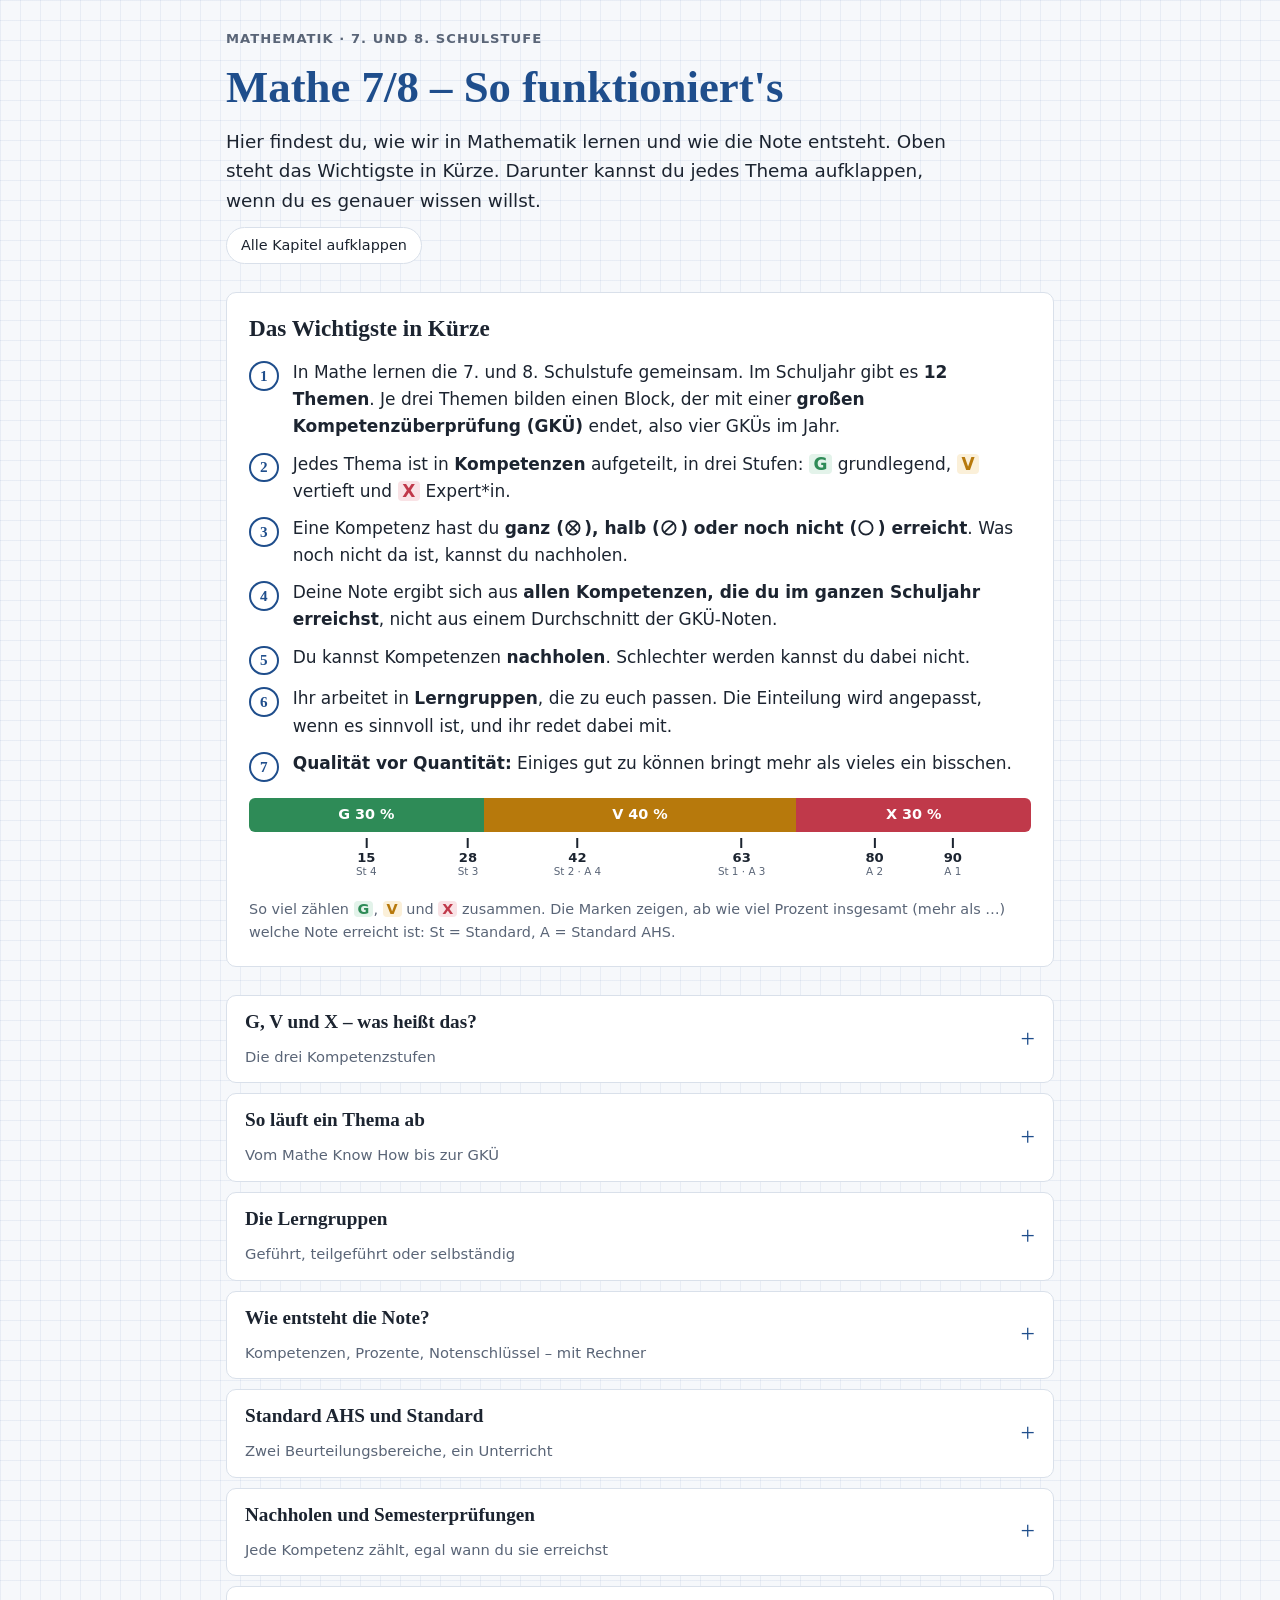
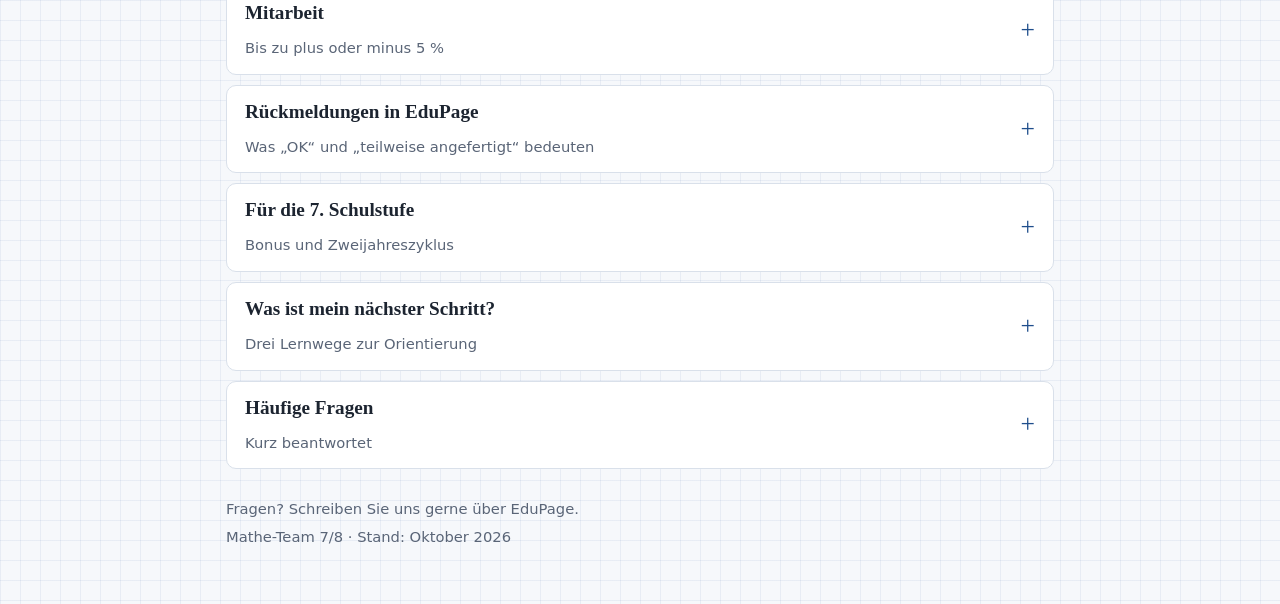
==== index.html @ d94e21d6 "Lerngruppen: integrativ geführte Klassen; Elternkasten" ====
<!doctype html>
<html lang="de">
<head>
<meta charset="utf-8">
<meta name="viewport" content="width=device-width, initial-scale=1, viewport-fit=cover">
<title>Mathe 7/8 – So funktioniert's</title>
<meta name="claude:viewport-fit-sides" content="cover">
<style>
/* Layout: ein Heftblatt (Karopapier) mit Überblick oben, darunter aufklappbare Kapitel zum Vertiefen */
:root {
  --bg: #f6f8fb;
  --paper: #ffffff;
  --fg: #1c2430;
  --muted: #5a6577;
  --line: #d9e0ea;
  --grid: rgba(40, 90, 160, 0.07);
  --ink: #1f4e8c;          /* Heft-Blau, Akzent */
  --ink-soft: #e7eef8;
  --g: #2e8b57;  --g-soft: #e3f3ea;
  --v: #b7790c;  --v-soft: #fbf0d9;
  --x: #c0394a;  --x-soft: #f9e3e6;
  --ref-bg: #fff3c4; --ref-fg: #6b5200;
  /* Nur Schriften, die auf dem Gerät schon vorhanden sind (keine Verbindung zu Google Fonts) */
  --font-display: "Roboto Slab", Rockwell, Georgia, serif;
  --font-body: "Segoe UI", system-ui, -apple-system, Roboto, "Helvetica Neue", Arial, sans-serif;
}
@media (prefers-color-scheme: dark) {
  :root:not([data-theme="light"]) {
    --bg: #11151c; --paper: #171d26; --fg: #e5e9f0; --muted: #a2acbb; --line: #2b3442;
    --grid: rgba(140, 180, 240, 0.06); --ink: #8fb4ec; --ink-soft: #1f2a3a;
    --g: #5cc28a; --g-soft: #183126; --v: #e2ad45; --v-soft: #33280f; --x: #ec7482; --x-soft: #3a1c22;
    --ref-bg: #3d3412; --ref-fg: #f2d97a;
    color-scheme: dark;
  }
}
:root[data-theme="dark"] {
  --bg: #11151c; --paper: #171d26; --fg: #e5e9f0; --muted: #a2acbb; --line: #2b3442;
  --grid: rgba(140, 180, 240, 0.06); --ink: #8fb4ec; --ink-soft: #1f2a3a;
  --g: #5cc28a; --g-soft: #183126; --v: #e2ad45; --v-soft: #33280f; --x: #ec7482; --x-soft: #3a1c22;
  --ref-bg: #3d3412; --ref-fg: #f2d97a;
  color-scheme: dark;
}

* { box-sizing: border-box; }
body {
  margin: 0;
  background-color: var(--bg);
  background-image:
    linear-gradient(var(--grid) 1px, transparent 1px),
    linear-gradient(90deg, var(--grid) 1px, transparent 1px);
  background-size: 20px 20px;
  color: var(--fg);
  font-family: var(--font-body);
  font-size: 1.0625rem;
  line-height: 1.6;
}
.wrap {
  max-width: 860px;
  margin: 0 auto;
  padding-left: max(16px, env(safe-area-inset-left, 0px));
  padding-right: max(16px, env(safe-area-inset-right, 0px));
  padding-block: 28px 56px;
  display: grid;
  gap: 28px;
}
h1, h2, h3 { font-family: var(--font-display); line-height: 1.2; text-wrap: balance; margin: 0; }
h1 { font-size: clamp(2rem, 5vw, 2.8rem); font-weight: 700; color: var(--ink); }
h2 { font-size: 1.45rem; font-weight: 600; }
h3 { font-size: 1.15rem; font-weight: 600; }
p { margin: 0; }
ul, ol { margin: 0; padding-left: 1.25em; display: grid; gap: 6px; }
a { color: var(--ink); }
strong { font-weight: 700; }
:focus-visible { outline: 3px solid var(--ink); outline-offset: 2px; border-radius: 4px; }

/* Kopf */
header { display: grid; gap: 12px; }
.eyebrow { font-size: 0.82rem; letter-spacing: 0.08em; text-transform: uppercase; color: var(--muted); font-weight: 700; }
.lead { font-size: 1.15rem; color: var(--fg); max-width: 62ch; }
.toolbar { display: flex; flex-wrap: wrap; gap: 8px; align-items: center; }
.btn {
  font: inherit; font-size: 0.9rem; cursor: pointer;
  border: 1px solid var(--line); background: var(--paper); color: var(--fg);
  border-radius: 999px; padding: 6px 14px;
}
.btn[aria-pressed="true"] { background: var(--ref-bg); color: var(--ref-fg); border-color: var(--ref-fg); }

/* Blatt */
.sheet { background: var(--paper); border: 1px solid var(--line); border-radius: 10px; padding: 22px; display: grid; gap: 16px; }
@media (max-width: 520px) { .sheet { padding: 16px; } }

/* Überblick */
.key { display: grid; gap: 10px; list-style: none; padding: 0; counter-reset: k; }
.key li { display: grid; grid-template-columns: 2.1em 1fr; gap: 8px; align-items: start; }
.key li::before {
  counter-increment: k; content: counter(k);
  font-family: var(--font-display); font-weight: 700; color: var(--ink);
  border: 2px solid var(--ink); border-radius: 50%; width: 1.7em; height: 1.7em;
  display: grid; place-items: center; font-size: 0.95rem; margin-top: 2px;
}

/* G V X */
.gvx { display: grid; grid-template-columns: repeat(3, minmax(0, 1fr)); gap: 12px; }
@media (max-width: 680px) { .gvx { grid-template-columns: 1fr; } }
.lvl { border-radius: 8px; padding: 14px; display: grid; gap: 8px; align-content: start; border-top: 6px solid; }
.lvl.g { background: var(--g-soft); border-color: var(--g); }
.lvl.v { background: var(--v-soft); border-color: var(--v); }
.lvl.x { background: var(--x-soft); border-color: var(--x); }
.lvl .tag { font-family: var(--font-display); font-size: 1.6rem; font-weight: 700; line-height: 1; }
.g .tag { color: var(--g); } .v .tag { color: var(--v); } .x .tag { color: var(--x); }
.lvl .weight { font-size: 0.85rem; color: var(--muted); }
.example { font-style: italic; font-size: 0.95rem; }

/* Skala */
.scale { display: grid; gap: 6px; }
.bar { display: flex; height: 34px; border-radius: 6px; overflow: hidden; }
.bar span { display: grid; place-items: center; color: #fff; font-weight: 700; font-size: 0.9rem; }
.bar .g { background: var(--g); width: 30%; } .bar .v { background: var(--v); width: 40%; } .bar .x { background: var(--x); width: 30%; }
.ticks { position: relative; height: 54px; font-size: 0.78rem; font-variant-numeric: tabular-nums; }
.tick { position: absolute; top: 0; transform: translateX(-50%); display: grid; justify-items: center; line-height: 1.2; }
.tick::before { content: ""; width: 2px; height: 10px; background: var(--fg); margin-bottom: 2px; }
.tick b { font-size: 0.82rem; }
.tick small { color: var(--muted); }
.caption { font-size: 0.9rem; color: var(--muted); }

/* Kapitel */
.chapters { display: grid; gap: 10px; }
details { background: var(--paper); border: 1px solid var(--line); border-radius: 10px; }
details[open] { border-color: var(--ink); }
summary {
  cursor: pointer; list-style: none; padding: 14px 18px;
  display: grid; grid-template-columns: 1fr auto; gap: 12px; align-items: center;
}
summary::-webkit-details-marker { display: none; }
summary h2 { font-size: 1.2rem; }
summary .sub { font-size: 0.92rem; color: var(--muted); grid-column: 1; }
summary::after { content: "+"; grid-row: 1 / span 2; grid-column: 2; font-family: var(--font-display); font-size: 1.6rem; color: var(--ink); }
details[open] summary::after { content: "–"; }
.body { padding: 0 18px 20px; display: grid; gap: 14px; }
@media (max-width: 520px) { summary { padding: 12px 14px; } .body { padding: 0 14px 16px; } }

.steps { list-style: none; padding: 0; display: grid; gap: 12px; counter-reset: s; }
.steps li { display: grid; grid-template-columns: 2.2em 1fr; gap: 10px; }
.steps li::before {
  counter-increment: s; content: counter(s);
  font-family: var(--font-display); font-weight: 700; font-size: 1.1rem; color: var(--paper);
  background: var(--ink); border-radius: 6px; width: 1.9em; height: 1.9em; display: grid; place-items: center;
}
.steps li > div { display: grid; gap: 4px; min-width: 0; }

.parents { background: var(--ink-soft); border-radius: 8px; padding: 12px 14px; display: grid; gap: 6px; }
.parents .who { font-size: 0.78rem; letter-spacing: 0.08em; text-transform: uppercase; font-weight: 700; color: var(--ink); }

.tablebox { overflow-x: auto; }
table { border-collapse: collapse; width: 100%; font-size: 0.95rem; font-variant-numeric: tabular-nums; }
th, td { text-align: left; padding: 8px 10px; border-bottom: 1px solid var(--line); vertical-align: top; }
th { font-size: 0.82rem; letter-spacing: 0.04em; text-transform: uppercase; color: var(--muted); }
td.num { white-space: nowrap; font-weight: 700; }

.groups { display: grid; grid-template-columns: repeat(3, minmax(0, 1fr)); gap: 12px; }
@media (max-width: 680px) { .groups { grid-template-columns: 1fr; } }
.group { border: 1px solid var(--line); border-radius: 8px; padding: 14px; display: grid; gap: 6px; align-content: start; }
.group h3 { color: var(--ink); }
.group .goal { font-size: 0.92rem; color: var(--muted); }

.status { display: grid; gap: 8px; list-style: none; padding: 0; }
.status li { display: grid; grid-template-columns: minmax(9.5em, auto) 1fr; gap: 10px; align-items: start; }
@media (max-width: 520px) { .status li { grid-template-columns: 1fr; gap: 2px; } }
.pill { display: inline-block; font-size: 0.85rem; font-weight: 700; border-radius: 999px; padding: 2px 10px; border: 1px solid var(--line); justify-self: start; }

/* Rechner */
.calc { display: grid; grid-template-columns: minmax(0, 1fr) minmax(0, 1fr); gap: 18px; align-items: start; }
@media (max-width: 680px) { .calc { grid-template-columns: 1fr; } }
.calc .inputs { display: grid; gap: 12px; }
.calc label { display: grid; gap: 2px; font-size: 0.95rem; }
.calc .row { display: grid; grid-template-columns: 1fr 3.4em; gap: 10px; align-items: center; }
.calc output { font-variant-numeric: tabular-nums; font-weight: 700; text-align: right; }
.calc input[type="range"] { width: 100%; }
#calc-g { accent-color: var(--g); } #calc-v { accent-color: var(--v); } #calc-x { accent-color: var(--x); }
.check { display: flex; gap: 8px; align-items: center; }
.result { border: 2px solid var(--ink); border-radius: 10px; padding: 16px; display: grid; gap: 10px; }
.result .pct { font-family: var(--font-display); font-size: 2.2rem; font-weight: 700; color: var(--ink); font-variant-numeric: tabular-nums; line-height: 1; }
.result .grades { display: grid; grid-template-columns: 1fr 1fr; gap: 10px; }
.result .grades div { display: grid; gap: 2px; }
.result .grades small { color: var(--muted); font-size: 0.8rem; text-transform: uppercase; letter-spacing: 0.06em; }
.result .grades b { font-size: 1.05rem; }
.result .how { font-size: 0.88rem; color: var(--muted); font-variant-numeric: tabular-nums; }

.sym { width: 1.05em; height: 1.05em; display: inline-block; vertical-align: -0.15em; margin-right: 0.15em; }
.tg, .tv, .tx { font-weight: 700; border-radius: 4px; padding: 0 0.28em; }
.tg { color: var(--g); background: var(--g-soft); }
.tv { color: var(--v); background: var(--v-soft); }
.tx { color: var(--x); background: var(--x-soft); }
.lvl .tg, .lvl .tv, .lvl .tx { background: var(--paper); box-shadow: inset 0 0 0 1.5px currentColor; }
.faq { display: grid; gap: 14px; }
.faq div { display: grid; gap: 4px; }
.faq h3 { font-family: var(--font-body); font-size: 1.02rem; font-weight: 700; }

/* Prüfansicht */
.ref {
  display: none; font-size: 0.72rem; font-weight: 700; font-family: var(--font-body);
  background: var(--ref-bg); color: var(--ref-fg); border-radius: 4px; padding: 0 5px; margin-left: 4px;
  vertical-align: 0.15em; white-space: nowrap;
}
body.pruef .ref { display: inline-block; }
.pruefhinweis { display: none; background: var(--ref-bg); color: var(--ref-fg); border-radius: 8px; padding: 10px 14px; font-size: 0.92rem; }
body.pruef .pruefhinweis { display: block; }

footer { font-size: 0.92rem; color: var(--muted); display: grid; gap: 4px; }

@media (prefers-reduced-motion: no-preference) {
  details[open] .body { animation: open 0.18s ease-out; }
  @keyframes open { from { opacity: 0.4; transform: translateY(-4px); } to { opacity: 1; transform: none; } }
}
</style>

</head>
<body>
<div class="wrap">

<header>
  <div class="eyebrow">Mathematik · 7. und 8. Schulstufe</div>
  <h1>Mathe 7/8 – So funktioniert's</h1>
  <p class="lead">Hier findest du, wie wir in Mathematik lernen und wie die Note entsteht. Oben steht das Wichtigste in Kürze. Darunter kannst du jedes Thema aufklappen, wenn du es genauer wissen willst.</p>
  <div class="toolbar">
    <button class="btn" id="btn-alle" type="button">Alle Kapitel aufklappen</button>
  </div>
  <p class="pruefhinweis">Prüfansicht (nur über die Adresse mit <code>#pruef</code> erreichbar): Die gelben Marken verweisen auf den Abschnitt in <code>KONZEPT.md</code>, aus dem die Aussage stammt (LZ = <code>Quellen/LERNZIELE.md</code>, EB = Elternbrief Oktober 2026). Diese Ansicht ist nur zum Prüfen gedacht.</p>
</header>

<!-- ÜBERBLICK -->
<section class="sheet" aria-labelledby="ueberblick">
  <h2 id="ueberblick">Das Wichtigste in Kürze</h2>
  <ol class="key">
    <li><span>In Mathe lernen die 7. und 8. Schulstufe gemeinsam. Im Schuljahr gibt es <strong>12 Themen</strong>. Je drei Themen bilden einen Block, der mit einer <strong>großen Kompetenzüberprüfung (GKÜ)</strong> endet, also vier GKÜs im Jahr.<span class="ref">1a · 3a · 5</span></span></li>
    <li><span>Jedes Thema ist in <strong>Kompetenzen</strong> aufgeteilt, in drei Stufen: <strong><b class="tg">G</b></strong> grundlegend, <strong><b class="tv">V</b></strong> vertieft und <strong><b class="tx">X</b></strong> Expert*in.<span class="ref">2</span></span></li>
    <li><span>Eine Kompetenz hast du <strong>ganz (<svg class="sym" viewBox="0 0 20 20" aria-hidden="true"><circle cx="10" cy="10" r="7.5" fill="none" stroke="currentColor" stroke-width="2"/><line x1="4.7" y1="15.3" x2="15.3" y2="4.7" stroke="currentColor" stroke-width="2"/><line x1="4.7" y1="4.7" x2="15.3" y2="15.3" stroke="currentColor" stroke-width="2"/></svg>), halb (<svg class="sym" viewBox="0 0 20 20" aria-hidden="true"><circle cx="10" cy="10" r="7.5" fill="none" stroke="currentColor" stroke-width="2"/><line x1="4.7" y1="15.3" x2="15.3" y2="4.7" stroke="currentColor" stroke-width="2"/></svg>) oder noch nicht (<svg class="sym" viewBox="0 0 20 20" aria-hidden="true"><circle cx="10" cy="10" r="7.5" fill="none" stroke="currentColor" stroke-width="2"/></svg>) erreicht</strong>. Was noch nicht da ist, kannst du nachholen.<span class="ref">4.1 · 4.2 · NOTIZEN (Symbole)</span></span></li>
    <li><span>Deine Note ergibt sich aus <strong>allen Kompetenzen, die du im ganzen Schuljahr erreichst</strong>, nicht aus einem Durchschnitt der GKÜ-Noten.<span class="ref">4.2</span></span></li>
    <li><span>Du kannst Kompetenzen <strong>nachholen</strong>. Schlechter werden kannst du dabei nicht.<span class="ref">4.2</span></span></li>
    <li><span>Ihr arbeitet in <strong>Lerngruppen</strong>, die zu euch passen. Die Einteilung wird angepasst, wenn es sinnvoll ist, und ihr redet dabei mit.<span class="ref">3b</span></span></li>
    <li><span><strong>Qualität vor Quantität:</strong> Einiges gut zu können bringt mehr als vieles ein bisschen.<span class="ref">1 · 4.2</span></span></li>
  </ol>

  <div class="scale" aria-label="Anteil von G, V und X an der Gesamtnote und Notengrenzen">
    <div class="bar" role="img" aria-label="G zählt 30 Prozent, V 40 Prozent, X 30 Prozent">
      <span class="g">G 30 %</span><span class="v">V 40 %</span><span class="x">X 30 %</span>
    </div>
    <div class="ticks" aria-hidden="true">
      <div class="tick" style="left:15%"><b>15</b><small>St 4</small></div>
      <div class="tick" style="left:28%"><b>28</b><small>St 3</small></div>
      <div class="tick" style="left:42%"><b>42</b><small>St 2 · A 4</small></div>
      <div class="tick" style="left:63%"><b>63</b><small>St 1 · A 3</small></div>
      <div class="tick" style="left:80%"><b>80</b><small>A 2</small></div>
      <div class="tick" style="left:90%"><b>90</b><small>A 1</small></div>
    </div>
    <p class="caption">So viel zählen <b class="tg">G</b>, <b class="tv">V</b> und <b class="tx">X</b> zusammen. Die Marken zeigen, ab wie viel Prozent insgesamt (mehr als …) welche Note erreicht ist: St = Standard, A = Standard AHS.<span class="ref">2 · 4.4</span></p>
  </div>
</section>

<!-- KAPITEL -->
<div class="chapters">

<details id="stufen">
  <summary><h2>G, V und X – was heißt das?</h2><span class="sub">Die drei Kompetenzstufen</span></summary>
  <div class="body">
    <div class="gvx">
      <div class="lvl g">
        <span class="tag">G</span><h3>grundlegend</h3>
        <span class="weight">zählt 30 %</span>
        <p>Das verpflichtende Mindestmaß, mit dem sich alle auseinandersetzen. Einfache Aufgaben, so wie im Unterricht geübt, nur mit anderen Zahlen. Dazu einfache Verständnisfragen.<span class="ref">2</span></p>
        <p class="example">Beispiel Terme: „Ich kenne Regeln für das Rechnen mit Termen und kann sie anwenden.“<span class="ref">LZ</span></p>
      </div>
      <div class="lvl v">
        <span class="tag">V</span><h3>vertieft</h3>
        <span class="weight">zählt 40 %</span>
        <p>Das Wesentliche aus dem Lehrplan. Aufgaben wie im Unterricht geübt, auch anspruchsvollere: Inhalte verknüpfen, Umkehraufgaben, zusätzliche Maßumwandlungen.<span class="ref">2</span></p>
        <p class="example">Beispiel Terme: „Ich kenne das Distributivgesetz und kann ausmultiplizieren und herausheben.“<span class="ref">LZ</span></p>
      </div>
      <div class="lvl x">
        <span class="tag">X</span><h3>Expert*in</h3>
        <span class="weight">zählt 30 %</span>
        <p>Über das Wesentliche hinaus. Komplexere und auch neuartige Aufgaben, Wissen selbständig anwenden und begründen.<span class="ref">2</span></p>
        <p class="example">Beispiel Satz des Pythagoras: „Ich kenne Höhensatz und Kathetensatz und kann sie anwenden.“<span class="ref">LZ (Pyth-X2)</span></p>
      </div>
    </div>
    <p><strong>Warum zählt <b class="tv">V</b> am meisten?</strong> <b class="tg">G</b> ist bewusst ein überschaubarer Teil der Mathematik, damit fast alle das Minimum wirklich schaffen können. <b class="tv">V</b> ergänzt alles, was der Lehrplan als wesentlich verlangt. Da bleibt noch einiges, deshalb hat <b class="tv">V</b> das größte Gewicht. <b class="tx">X</b> geht darüber hinaus.<span class="ref">2</span></p>
  </div>
</details>

<details id="ablauf">
  <summary><h2>So läuft ein Thema ab</h2><span class="sub">Vom Mathe Know How bis zur GKÜ</span></summary>
  <div class="body">
    <p>Wir haben vier Mathematikstunden pro Woche. Ein Thema dauert meist ein bis zwei Wochen.<span class="ref">3a</span></p>
    <ol class="steps">
      <li><div><h3>Das Thema wird vorgestellt</h3><p>Etwa bei der Hälfte der Themen gemeinsam für alle Lerngruppen in der Aula, sonst direkt in den Lerngruppen.<span class="ref">3a (Korrektur Lehrkraft 20.10.)</span></p></div></li>
      <li><div><h3>Mathe Know How</h3><p>Ein Überblick über alle Kompetenzen des Themas. Ihr erarbeitet ihn in eurer Lerngruppe.<span class="ref">3a</span></p></div></li>
      <li><div><h3>Pflichtauftrag und Selbstkontrolle</h3><p>Zu (fast) jeder <b class="tg">G</b>- und <b class="tv">V</b>-Kompetenz gibt es ein Übungsblatt. Bestimmte Nummern davon sind Pflicht, der Rest ist Reserve zum Üben. Mit den Lösungen kontrollierst du dich selbst: grünes Häkchen für richtig, rotes X für falsch. Fehler in den Beispielen haben keine Auswirkungen auf die Bewertung des Pflichtauftrages. Die Selbstkontrolle zeigt dir, wo du noch üben solltest.<span class="ref">3a · EB</span></p>
      <p>Für <b class="tx">X</b> gibt es keinen Pflichtauftrag. Damit beschäftigst du dich selbständig und kannst jederzeit nachfragen.<span class="ref">3a</span></p></div></li>
      <li><div><h3>Lernzielkontrolle (LZK)</h3><p>Sie findet am Ende jedes Themas statt und überprüft alle Kompetenzen. Die LZK ist eine <strong>Probe für die GKÜ und zählt nicht zur Note</strong>. Sie wird aber wie eine GKÜ bewertet, damit du siehst, wo du stehst. Danach verbessert ihr in Gruppen, die zu eurem Ergebnis passen.<span class="ref">3a · 4.2</span></p></div></li>
      <li><div><h3>Nach drei Themen: die GKÜ</h3><p>Zu fast jeder Kompetenz gibt es eine oder mehrere Aufgaben. <b class="tg">G</b>-Aufgaben sind fast gleich wie die geübten, nur mit anderen Zahlen. Bei <b class="tx">X</b> können auch ganz neue Aufgaben kommen.<span class="ref">3a</span></p></div></li>
    </ol>
    <div class="parents">
      <span class="who">Für Eltern</span>
      <p>Bitte unterschreiben Sie die LZK. So sehen Sie den Lernstand Ihres Kindes für das bearbeitete Thema.<span class="ref">3a · EB</span></p>
      <p>Gearbeitet wird in der Schule: Hausaufgaben im üblichen Sinn gibt es praktisch keine, alles soll im Unterricht erledigt werden können. In EduPage heißen die Aufträge trotzdem „Hausaufgabe“.<span class="ref">10 (Punkt 4) · 3a</span></p>
    </div>
  </div>
</details>

<details id="gruppen">
  <summary><h2>Die Lerngruppen</h2><span class="sub">Geführt, teilgeführt oder selbständig</span></summary>
  <div class="body">
    <p>Nach der Vorstellung des Themas arbeitet ihr in Gruppen, jede in einem eigenen Raum mit einer Lehrperson.<span class="ref">3b</span></p>
    <div class="groups">
      <div class="group"><h3>Geführte Gruppe</h3><p>Die <b class="tg">G</b>-Kompetenzen werden gemeinsam und gründlich erarbeitet, mit viel Wiederholung. Auch der <b class="tg">G</b>-Pflichtauftrag wird gemeinsam erledigt.</p><p class="goal">Ziel: die Mindestanforderungen sicher erfüllen.<span class="ref">3b · EB</span></p></div>
      <div class="group"><h3>Teilgeführte Gruppe</h3><p><b class="tg">G</b> und <b class="tv">V</b> werden gemeinsam erarbeitet, den Pflichtauftrag für <b class="tg">G</b> und <b class="tv">V</b> machst du selbständig, in höherem Tempo.</p><p class="goal">Ziel: die Anforderungen für den Standard AHS erfüllen, als Option für eine weiterführende Schule.<span class="ref">3b · EB</span></p></div>
      <div class="group"><h3>Selbständige Gruppe</h3><p>Du gestaltest dein Lernen selbst: eigenes Tempo, selbst gewählte Tiefe bis <b class="tg">G</b>, <b class="tv">V</b> oder <b class="tx">X</b>. Hilfe holst du dir, wenn du sie brauchst.</p><p class="goal">Voraussetzung: Du kümmerst dich zuverlässig um dein Lernen, nimmst Rücksicht auf andere und teilst dir die Zeit gut ein.<span class="ref">3b · EB</span></p></div>
    </div>
    <ul>
      <li><strong>Die Gruppen sind nicht nach Schulstufe eingeteilt</strong>, sondern danach, was du gerade brauchst.<span class="ref">3b</span></li>
      <li><strong>In integrativ geführten Klassen</strong> gibt es zusätzlich eine eigene Lerngruppe für Kinder mit sonderpädagogischem Förderbedarf. Wenn ein Kind aus dieser Gruppe die Voraussetzungen mitbringt, kann es in die geführte Gruppe wechseln und dort wie alle anderen an den grundlegenden Kompetenzen arbeiten.<span class="ref">3b</span></li>
      <li><strong>Die Einteilung ist nicht fix.</strong> Wir schauen auf LZK-Ergebnisse und Aufträge und sprechen mit dir, bevor sich etwas ändert. Du kannst auch selbst zu uns kommen.<span class="ref">3b</span></li>
      <li><strong>Selbständig heißt nicht allein gelassen.</strong> Probier es zuerst selbst und mit deinen Sitznachbar*innen. Wenn ihr nicht weiterkommt, hilft die Lehrperson.<span class="ref">3b</span></li>
      <li>Die begleitende Lehrperson wechselt mit jedem Thema.<span class="ref">3b</span></li>
    </ul>
  </div>
</details>

<details id="note">
  <summary><h2>Wie entsteht die Note?</h2><span class="sub">Kompetenzen, Prozente, Notenschlüssel – mit Rechner</span></summary>
  <div class="body">
    <h3>Ganz, halb oder noch nicht erreicht</h3>
    <ul>
      <li><svg class="sym" viewBox="0 0 20 20" aria-hidden="true"><circle cx="10" cy="10" r="7.5" fill="none" stroke="currentColor" stroke-width="2"/><line x1="4.7" y1="15.3" x2="15.3" y2="4.7" stroke="currentColor" stroke-width="2"/><line x1="4.7" y1="4.7" x2="15.3" y2="15.3" stroke="currentColor" stroke-width="2"/></svg> <strong>Ganz erreicht:</strong> Die Aufgabe ist grundsätzlich vollständig richtig. 90 % sind ein Richtwert. Teilaufgaben können unterschiedlich viel zählen, und manche Fehler wiegen schwer, zum Beispiel eine falsche Einheit (cm statt cm²).<span class="ref">4.1</span></li>
      <li><svg class="sym" viewBox="0 0 20 20" aria-hidden="true"><circle cx="10" cy="10" r="7.5" fill="none" stroke="currentColor" stroke-width="2"/><line x1="4.7" y1="15.3" x2="15.3" y2="4.7" stroke="currentColor" stroke-width="2"/></svg> <strong>Halb erreicht:</strong> mindestens die Hälfte richtig, zum Beispiel 2 von 4 Teilaufgaben.<span class="ref">4.1</span></li>
      <li><svg class="sym" viewBox="0 0 20 20" aria-hidden="true"><circle cx="10" cy="10" r="7.5" fill="none" stroke="currentColor" stroke-width="2"/></svg> <strong>Noch nicht erreicht:</strong> weniger als die Hälfte richtig. Du kannst die Kompetenz nachholen.<span class="ref">4.1</span></li>
    </ul>
    <p>Wie streng bewertet wird, legen die Lehrpersonen vorher gemeinsam fest. Die Entscheidung trifft die Lehrkraft.<span class="ref">4.1 · 10 (Punkt 6)</span></p>

    <h3>Von den Kompetenzen zur Note</h3>
    <ol>
      <li>Für <b class="tg">G</b>, <b class="tv">V</b> und <b class="tx">X</b> wird jeweils berechnet, wie viel Prozent der geprüften Kompetenzen du erreicht hast. Eine halbe Kompetenz zählt halb.<span class="ref">CLAUDE.md · 4.4</span></li>
      <li>Daraus entsteht der Gesamtprozentsatz: <strong>30 % von <b class="tg">G</b> + 40 % von <b class="tv">V</b> + 30 % von <b class="tx">X</b></strong>.<span class="ref">4.4</span></li>
      <li>In der 7. Schulstufe wird dieses Ergebnis mit <strong>1,25</strong> multipliziert.<span class="ref">4.5 · 8.2</span></li>
      <li>Dazu kommt die <strong>Mitarbeit</strong> mit bis zu plus oder minus 5 %.<span class="ref">4.2</span></li>
      <li>Der Notenschlüssel sagt, welche Note das ist. Es zählt nur das Gesamtergebnis, egal ob die Prozente aus <b class="tg">G</b>, <b class="tv">V</b> oder <b class="tx">X</b> kommen.<span class="ref">4.4 · 8.2</span></li>
    </ol>

    <div class="tablebox">
      <table>
        <thead><tr><th>Gesamt</th><th>Standard AHS</th><th>Standard</th><th>Bedeutung laut Gesetz</th></tr></thead>
        <tbody>
          <tr><td class="num">mehr als 90 %</td><td>Sehr gut</td><td>Sehr gut</td><td>weit über das Wesentliche hinaus</td></tr>
          <tr><td class="num">mehr als 80 %</td><td>Gut</td><td>Sehr gut</td><td>über das Wesentliche hinaus</td></tr>
          <tr><td class="num">mehr als 63 %</td><td>Befriedigend</td><td>Sehr gut</td><td>das Wesentliche zur Gänze</td></tr>
          <tr><td class="num">mehr als 42 %</td><td>Genügend</td><td>Gut</td><td>das Wesentliche überwiegend</td></tr>
          <tr><td class="num">mehr als 28 %</td><td>Nicht genügend</td><td>Befriedigend</td><td>das Wesentliche teilweise</td></tr>
          <tr><td class="num">mehr als 15 %</td><td>Nicht genügend</td><td>Genügend</td><td>das Wesentliche in Ansätzen</td></tr>
          <tr><td class="num">bis 15 %</td><td>Nicht genügend</td><td>Nicht genügend</td><td>nicht einmal in Ansätzen</td></tr>
        </tbody>
      </table>
    </div>
    <p class="caption">Die Grenzen kommen aus den drei Stufen: 15 % gesamt entspricht der Hälfte von <b class="tg">G</b>, 42 % entspricht 60 % von <b class="tg">G</b> und <b class="tv">V</b> zusammen.<span class="ref">4.4</span></p>

    <h3>Rechne selbst nach (Jahresnote)</h3>
    <div class="calc">
      <div class="inputs">
        <label for="calc-g"><b class="tg">G</b> erreicht <span class="row"><input type="range" id="calc-g" min="0" max="100" step="1" value="80"><output id="out-g">80 %</output></span></label>
        <label for="calc-v"><b class="tv">V</b> erreicht <span class="row"><input type="range" id="calc-v" min="0" max="100" step="1" value="50"><output id="out-v">50 %</output></span></label>
        <label for="calc-x"><b class="tx">X</b> erreicht <span class="row"><input type="range" id="calc-x" min="0" max="100" step="1" value="20"><output id="out-x">20 %</output></span></label>
        <label for="calc-m">Mitarbeit <span class="row"><input type="range" id="calc-m" min="-5" max="5" step="1" value="0"><output id="out-m">±0 %</output></span></label>
        <label class="check" for="calc-7"><input type="checkbox" id="calc-7"> 7. Schulstufe (× 1,25)</label>
      </div>
      <div class="result" aria-live="polite">
        <span class="pct" id="res-pct">50,0 %</span>
        <div class="grades">
          <div><small>Standard AHS</small><b id="res-ahs">Genügend</b></div>
          <div><small>Standard</small><b id="res-std">Gut</b></div>
        </div>
        <p class="how" id="res-how"></p>
        <p class="how">Nur ein Beispielrechner. Verbindlich ist die Beurteilung durch die Lehrkräfte.</p>
      </div>
    </div>
  </div>
</details>

<details id="niveau">
  <summary><h2>Standard AHS und Standard</h2><span class="sub">Zwei Beurteilungsbereiche, ein Unterricht</span></summary>
  <div class="body">
    <p>Jedes Kind wird entweder im <strong>Standard AHS</strong> oder im <strong>Standard</strong> beurteilt. Die Bereiche überschneiden sich: Dieselbe Leistung ist im Standard zum Beispiel ein „Gut“, im Standard AHS ein „Genügend“.<span class="ref">4.3</span></p>
    <ul>
      <li>Die Einstufung bringen die Kinder schon aus der 6. Schulstufe mit.<span class="ref">4.3</span></li>
      <li>Spricht die Gesamtbeurteilung über längere Zeit für einen Wechsel, stufen wir um.<span class="ref">4.3</span></li>
      <li><strong>Abstufung</strong> erfolgt meist rechtzeitig vor dem Semesterende, damit statt eines Nicht genügend im Standard AHS eine positive Note im Standard möglich ist.<span class="ref">4.3</span></li>
      <li><strong>Aufstufung:</strong> Wer im Standard über mehrere GKÜs gut abschneidet, mit dem sprechen wir darüber. Manche möchten lieber ein „Sehr gut“ im Standard als ein „Befriedigend“ im Standard AHS. Wir beraten, auch im Hinblick auf eine weiterführende Schule.<span class="ref">4.3</span></li>
    </ul>
  </div>
</details>

<details id="nachholen">
  <summary><h2>Nachholen und Semesterprüfungen</h2><span class="sub">Jede Kompetenz zählt, egal wann du sie erreichst</span></summary>
  <div class="body">
    <ul>
      <li><strong>Nachholtermine</strong> gibt es bald nach jeder GKÜ. Du kannst dich für <strong>höchstens 3</strong> Kompetenzen aus dieser GKÜ anmelden, die du noch nicht ganz erreicht hast. Die Teilnahme ist freiwillig.<span class="ref">4.2 · 8.3 (Rechner: Nachholen höchstens 3)</span></li>
      <li><strong>Semesterprüfung:</strong> Am Ende jedes Semesters kannst du dich für <strong>höchstens 5</strong> selbst gewählte Kompetenzen anmelden, die du noch nicht ganz erreicht hast.<span class="ref">4.2</span></li>
      <li>Einzelne Kompetenzen werden bei der GKÜ nicht geprüft, zum Beispiel einen Beweis zum Satz des Pythagoras erklären. Dafür meldest du dich selbst an.<span class="ref">4.2</span></li>
      <li><strong>Du kannst dich nicht verschlechtern.</strong> Hast du eine halbe Kompetenz und schaffst beim Nachholen keine, bleibt die halbe. Trau dich also, es noch einmal zu probieren.<span class="ref">4.2 · EB</span></li>
    </ul>
  </div>
</details>

<details id="mitarbeit">
  <summary><h2>Mitarbeit</h2><span class="sub">Bis zu plus oder minus 5 %</span></summary>
  <div class="body">
    <p>Die Mitarbeit verändert das Gesamtergebnis um höchstens 5 % nach oben oder unten. Dazu zählen:<span class="ref">4.2</span></p>
    <ul>
      <li>wie du die Arbeitsaufträge erledigst,</li>
      <li>ob du dein Arbeitsmaterial dabei hast und deine Mappe in Ordnung ist,</li>
      <li>wie du dich am Unterricht beteiligst, und zwar nicht nur aktiv, sondern so, dass es inhaltlich weiterhilft.<span class="ref">4.2 · EB</span></li>
    </ul>
    <p>Die Lehrpersonen eures Teams machen sich gemeinsam ein Gesamtbild über das Semester. <strong>Gute Mitarbeit lohnt sich:</strong> Liegst du knapp an einer Notengrenze, kann sie den entscheidenden Unterschied machen. Die Grundlage deiner Note bleiben die Kompetenzen, die du erreichst.<span class="ref">4.2</span></p>
  </div>
</details>

<details id="edupage">
  <summary><h2>Rückmeldungen in EduPage</h2><span class="sub">Was „OK“ und „teilweise angefertigt“ bedeuten</span></summary>
  <div class="body">
    <p>Der Auftrag steht als „Hausaufgabe“ mit Fälligkeitsdatum in EduPage. Am Fälligkeitstag findet die LZK statt, und der Auftrag wird kontrolliert und rückgemeldet. Mögliche Rückmeldungen:<span class="ref">3a · EB</span></p>
    <ul class="status">
      <li><span class="pill">OK</span><span><b class="tg">G</b> und <b class="tv">V</b> sind vollständig erledigt, mit Selbstkontrolle.</span></li>
      <li><span class="pill">teilweise angefertigt</span><span><b class="tg">G</b> ist vollständig erledigt, mit Selbstkontrolle; <b class="tv">V</b> nicht oder nur teilweise.</span></li>
      <li><span class="pill">nicht angefertigt</span><span><b class="tg">G</b> ist unvollständig, auch wenn nur eine Nummer oder die Selbstkontrolle fehlt.</span></li>
      <li><span class="pill">Ausfall</span><span>Das Kind hat gefehlt.</span></li>
      <li><span class="pill">entschuldigt</span><span>Der Auftrag muss nicht gemacht werden.</span></li>
    </ul>
    <p>Erfasst wird nur einmal, am Tag der Abgabe. Später Nachgereichtes wirkt sich nicht mehr positiv auf die Mitarbeit aus.<span class="ref">3a · EB</span></p>
    <p>Weitere Rückmeldungen:</p>
    <ul class="status">
      <li><span class="pill">fehlendes Arbeitsmaterial</span><span>Du hast dein Arbeitsmaterial nicht dabei.</span></li>
      <li><span class="pill">fehlende Hausaufgabe</span><span>Eine Unterschrift fehlt, zum Beispiel auf der LZK.<span class="ref">3a · EB</span></span></li>
    </ul>
    <div class="parents">
      <span class="who">Für Eltern</span>
      <p>„Teilweise angefertigt“ kann je nach Ziel völlig ausreichend sein, vor allem in der geführten Gruppe. Ihr Kind tut damit nicht zu wenig.<span class="ref">3b · EB</span></p>
    </div>
  </div>
</details>

<details id="siebte">
  <summary><h2>Für die 7. Schulstufe</h2><span class="sub">Bonus und Zweijahreszyklus</span></summary>
  <div class="body">
    <p>Die Kompetenzen beschreiben, was man am Ende der 8. Schulstufe können soll. In der 7. Schulstufe wird daher mit reduzierten Anforderungen beurteilt: Das Gesamtergebnis wird mit <strong>1,25</strong> multipliziert. Aus 40 % werden so 50 %, aus 72 % werden 90 %.<span class="ref">1 · 4.5</span></p>
    <p>Die Themen wechseln in einem Zweijahreszyklus. <strong>8 der 12 Themen kommen jedes Jahr</strong>, also in der 8. Schulstufe noch einmal. Die übrigen wechseln zwischen Jahr I und Jahr II.<span class="ref">4.5 · 5</span></p>
    <div class="tablebox">
      <table>
        <thead><tr><th>Block</th><th>Jedes Jahr</th><th>Jahr I (z. B. 2026/27)</th><th>Jahr II (z. B. 2027/28)</th></tr></thead>
        <tbody>
          <tr><td class="num">1. GKÜ</td><td>Rationale Zahlen, Potenzen und Wurzeln, Satz des Pythagoras</td><td>–</td><td>–</td></tr>
          <tr><td class="num">2. GKÜ</td><td>Terme, Prozentrechnung</td><td>Dreiecke</td><td>Kreis und Kreisteile</td></tr>
          <tr><td class="num">3. GKÜ</td><td>Gleichungen</td><td>Vierecke, Proportionalitäten</td><td>Prisma und Pyramide, Symmetrie und Ähnlichkeit</td></tr>
          <tr><td class="num">4. GKÜ</td><td>Funktionen, Statistik</td><td>Wahrscheinlichkeiten</td><td>Drehzylinder, Drehkegel und Kugel</td></tr>
        </tbody>
      </table>
    </div>
    <p class="caption">Jedes Jahr ist in sich aufbauend. Egal in welchem Jahr du in die 7. Schulstufe kommst, du kannst ohne Lücken mitmachen.<span class="ref">5</span></p>
  </div>
</details>

<details id="schritt">
  <summary><h2>Was ist mein nächster Schritt?</h2><span class="sub">Drei Lernwege zur Orientierung</span></summary>
  <div class="body">
    <p>Du musst dich nicht für einen Lernweg entscheiden. Die drei Wege helfen dir zu sehen, was für dich als Nächstes dran ist.<span class="ref">3</span></p>
    <div class="gvx">
      <div class="lvl g"><h3>Lernweg 1</h3><p><strong>Mathe fällt mir schwer.</strong> Ich will die Mindestanforderungen schaffen.</p><p>Ich bereite mich vor allem auf die <b class="tg">G</b>-Kompetenzen vor und mache die <b class="tg">G</b>-Teile von Mathe Know How und Pflichtauftrag gewissenhaft.</p><p class="weight">Ziel: mehr als die Hälfte von <b class="tg">G</b></p><span class="ref">3</span></div>
      <div class="lvl v"><h3>Lernweg 2</h3><p><strong>Mit <b class="tg">G</b> komme ich gut zurecht.</strong> Ich möchte im Standard AHS beurteilt werden.</p><p>Wenn <b class="tg">G</b> sitzt, bereite ich möglichst viele <b class="tv">V</b>-Kompetenzen vor und mache auch die <b class="tv">V</b>-Teile.</p><p class="weight">Ziel: mehr als 60 % von <b class="tg">G</b> und <b class="tv">V</b></p><span class="ref">3</span></div>
      <div class="lvl x"><h3>Lernweg 3</h3><p><strong>Ich will eine (sehr) gute Note im Standard AHS.</strong></p><p>Ich arbeite weitgehend selbständig. Wenn <b class="tg">G</b> und <b class="tv">V</b> sitzen, bereite ich mich auch auf <b class="tx">X</b> vor.</p><p class="weight">Ziel: mehr als 80 % von allem</p><span class="ref">3</span></div>
    </div>
    <p>Wo du gerade stehst, zeigen dir deine LZK- und GKÜ-Ergebnisse. Jede halbe Kompetenz mehr zählt für das ganze Jahr.<span class="ref">3a · 10 (Punkt 7)</span></p>
  </div>
</details>

<details id="fragen">
  <summary><h2>Häufige Fragen</h2><span class="sub">Kurz beantwortet</span></summary>
  <div class="body faq">
    <div><h3>Zählt die LZK zur Note?</h3><p>Nein. Sie ist eine Probe für die GKÜ und zeigt den aktuellen Lernstand.<span class="ref">3a</span></p></div>
    <div><h3>Kann man mit <b class="tg">G</b> allein positiv sein?</h3><p>Ja. Im Standard reicht für ein „Genügend“ mehr als 15 % gesamt, das entspricht mehr als der Hälfte von <b class="tg">G</b>. Im Standard AHS braucht es für ein „Genügend“ mehr als 42 %.<span class="ref">4.4 · 8.2</span></p></div>
    <div><h3>Was passiert, wenn ich beim Nachholen schlechter bin?</h3><p>Nichts. Es zählt immer das bessere Ergebnis.<span class="ref">4.2</span></p></div>
    <div><h3>Mein Kind bekommt oft „teilweise angefertigt“. Ist das schlecht?</h3><p>Nicht unbedingt. <b class="tg">G</b> ist dann vollständig erledigt. Je nach Ziel, vor allem in der geführten Gruppe, ist das ausreichend.<span class="ref">3b · EB</span></p></div>
    <div><h3>Wird die Note aus den GKÜ-Noten gemittelt?</h3><p>Nein. Alle Kompetenzen des Schuljahres werden zusammengezählt, egal ob bei der GKÜ, beim Nachholen oder bei den Semesterprüfungen erreicht.<span class="ref">4.2</span></p></div>
    <div><h3>Wer entscheidet, in welcher Gruppe ich bin?</h3><p>Die Lehrpersonen gemeinsam mit dir. Es gibt keine feste Regel, sondern wir schauen, was für dich am besten passt.<span class="ref">3b</span></p></div>
  </div>
</details>

</div>

<footer>
  <p>Fragen? Schreiben Sie uns gerne über EduPage.</p>
  <p>Mathe-Team 7/8 · Stand: Oktober 2026</p>
</footer>

</div>

<script>
(function () {
  // Prüfansicht: nur über die Adresse …/index.html#pruef (kein Knopf auf der öffentlichen Seite)
  if (location.hash === '#pruef') document.body.classList.add('pruef');

  // Alle Kapitel auf/zu
  var btnA = document.getElementById('btn-alle');
  var all = Array.prototype.slice.call(document.querySelectorAll('.chapters details'));
  function syncBtn() {
    var allOpen = all.every(function (d) { return d.open; });
    btnA.textContent = allOpen ? 'Alle Kapitel zuklappen' : 'Alle Kapitel aufklappen';
  }
  btnA.addEventListener('click', function () {
    var allOpen = all.every(function (d) { return d.open; });
    all.forEach(function (d) { d.open = !allOpen; });
    syncBtn();
  });
  all.forEach(function (d) { d.addEventListener('toggle', syncBtn); });
  if (location.hash && location.hash !== '#pruef') {
    var t = document.getElementById(location.hash.slice(1));
    if (t && t.tagName === 'DETAILS') t.open = true;
  }

  // Rechner (gleiche Regeln wie die App: Gewichtung, Bonus aufs Gesamtergebnis, dann Mitarbeit)
  var ids = ['g', 'v', 'x', 'm'];
  var el = {};
  ids.forEach(function (k) { el[k] = document.getElementById('calc-' + k); el['o' + k] = document.getElementById('out-' + k); });
  var seven = document.getElementById('calc-7');
  var fmt = function (n) { return n.toFixed(1).replace('.', ','); };
  function grades(p) {
    if (p > 90) return ['Sehr gut', 'Sehr gut'];
    if (p > 80) return ['Gut', 'Sehr gut'];
    if (p > 63) return ['Befriedigend', 'Sehr gut'];
    if (p > 42) return ['Genügend', 'Gut'];
    if (p > 28) return ['Nicht genügend', 'Befriedigend'];
    if (p > 15) return ['Nicht genügend', 'Genügend'];
    return ['Nicht genügend', 'Nicht genügend'];
  }
  function update() {
    var g = +el.g.value, v = +el.v.value, x = +el.x.value, m = +el.m.value;
    el.og.textContent = g + ' %'; el.ov.textContent = v + ' %'; el.ox.textContent = x + ' %';
    el.om.textContent = (m > 0 ? '+' : m < 0 ? '−' : '±') + Math.abs(m) + ' %';
    var base = 0.3 * g + 0.4 * v + 0.3 * x;
    var withBonus = seven.checked ? base * 1.25 : base;
    var total = withBonus + m;
    var gr = grades(total);
    document.getElementById('res-pct').textContent = fmt(total) + ' %';
    document.getElementById('res-ahs').textContent = gr[0];
    document.getElementById('res-std').textContent = gr[1];
    var how = '0,3 · ' + g + ' + 0,4 · ' + v + ' + 0,3 · ' + x + ' = ' + fmt(base) + ' %';
    if (seven.checked) how += '; × 1,25 = ' + fmt(withBonus) + ' %';
    if (m !== 0) how += '; Mitarbeit ' + (m > 0 ? '+' : '−') + Math.abs(m) + ' = ' + fmt(total) + ' %';
    document.getElementById('res-how').textContent = how;
  }
  ids.forEach(function (k) { el[k].addEventListener('input', update); });
  seven.addEventListener('change', update);
  update();
})();
</script>

</body>
</html>
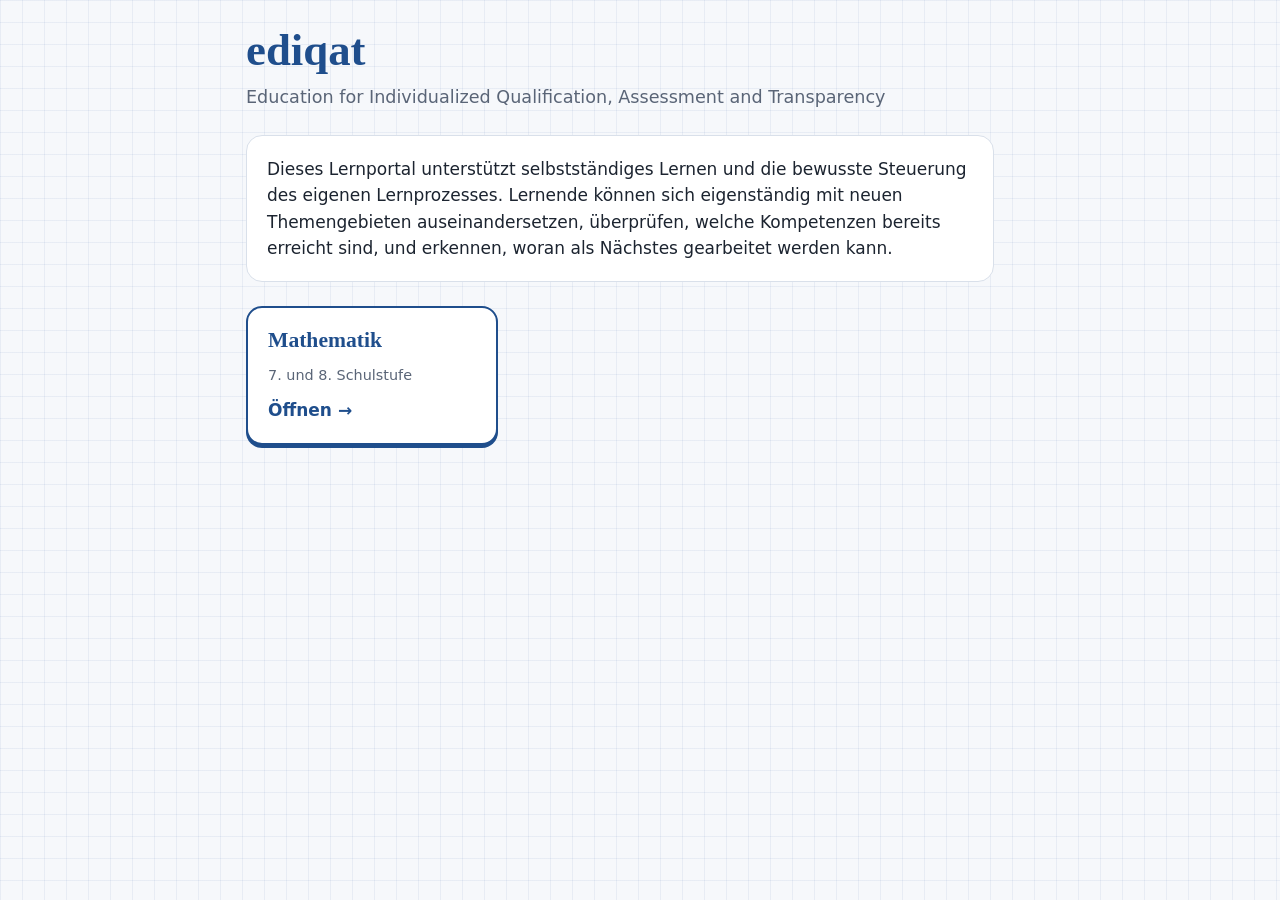
==== commit 466662fc: "Lernportal ediqat: Startseite, Fach-Startseite Mathematik, Bereiche als Unterordner - Startseite „ed" ====
--- a/index.html
+++ b/index.html
@@ -1,564 +1,37 @@
 <!doctype html>
+<!--
+  Startseite des Lernportals (https://ediqat.github.io/).
+  Neues Fach: Ordner anlegen (Vorlage _vorlage/fach-startseite.html) und unten eine Kachel kopieren.
+  Nur fertige Fächer eintragen, keine Ankündigungen.
+-->
 <html lang="de">
 <head>
 <meta charset="utf-8">
-<meta name="viewport" content="width=device-width, initial-scale=1, viewport-fit=cover">
-<title>Mathe 7/8 – So funktioniert's</title>
-<meta name="claude:viewport-fit-sides" content="cover">
-<style>
-/* Layout: ein Heftblatt (Karopapier) mit Überblick oben, darunter aufklappbare Kapitel zum Vertiefen */
-:root {
-  --bg: #f6f8fb;
-  --paper: #ffffff;
-  --fg: #1c2430;
-  --muted: #5a6577;
-  --line: #d9e0ea;
-  --grid: rgba(40, 90, 160, 0.07);
-  --ink: #1f4e8c;          /* Heft-Blau, Akzent */
-  --ink-soft: #e7eef8;
-  --g: #2e8b57;  --g-soft: #e3f3ea;
-  --v: #b7790c;  --v-soft: #fbf0d9;
-  --x: #c0394a;  --x-soft: #f9e3e6;
-  --ref-bg: #fff3c4; --ref-fg: #6b5200;
-  /* Nur Schriften, die auf dem Gerät schon vorhanden sind (keine Verbindung zu Google Fonts) */
-  --font-display: "Roboto Slab", Rockwell, Georgia, serif;
-  --font-body: "Segoe UI", system-ui, -apple-system, Roboto, "Helvetica Neue", Arial, sans-serif;
-}
-@media (prefers-color-scheme: dark) {
-  :root:not([data-theme="light"]) {
-    --bg: #11151c; --paper: #171d26; --fg: #e5e9f0; --muted: #a2acbb; --line: #2b3442;
-    --grid: rgba(140, 180, 240, 0.06); --ink: #8fb4ec; --ink-soft: #1f2a3a;
-    --g: #5cc28a; --g-soft: #183126; --v: #e2ad45; --v-soft: #33280f; --x: #ec7482; --x-soft: #3a1c22;
-    --ref-bg: #3d3412; --ref-fg: #f2d97a;
-    color-scheme: dark;
-  }
-}
-:root[data-theme="dark"] {
-  --bg: #11151c; --paper: #171d26; --fg: #e5e9f0; --muted: #a2acbb; --line: #2b3442;
-  --grid: rgba(140, 180, 240, 0.06); --ink: #8fb4ec; --ink-soft: #1f2a3a;
-  --g: #5cc28a; --g-soft: #183126; --v: #e2ad45; --v-soft: #33280f; --x: #ec7482; --x-soft: #3a1c22;
-  --ref-bg: #3d3412; --ref-fg: #f2d97a;
-  color-scheme: dark;
-}
-
-* { box-sizing: border-box; }
-body {
-  margin: 0;
-  background-color: var(--bg);
-  background-image:
-    linear-gradient(var(--grid) 1px, transparent 1px),
-    linear-gradient(90deg, var(--grid) 1px, transparent 1px);
-  background-size: 20px 20px;
-  color: var(--fg);
-  font-family: var(--font-body);
-  font-size: 1.0625rem;
-  line-height: 1.6;
-}
-.wrap {
-  max-width: 860px;
-  margin: 0 auto;
-  padding-left: max(16px, env(safe-area-inset-left, 0px));
-  padding-right: max(16px, env(safe-area-inset-right, 0px));
-  padding-block: 28px 56px;
-  display: grid;
-  gap: 28px;
-}
-h1, h2, h3 { font-family: var(--font-display); line-height: 1.2; text-wrap: balance; margin: 0; }
-h1 { font-size: clamp(2rem, 5vw, 2.8rem); font-weight: 700; color: var(--ink); }
-h2 { font-size: 1.45rem; font-weight: 600; }
-h3 { font-size: 1.15rem; font-weight: 600; }
-p { margin: 0; }
-ul, ol { margin: 0; padding-left: 1.25em; display: grid; gap: 6px; }
-a { color: var(--ink); }
-strong { font-weight: 700; }
-:focus-visible { outline: 3px solid var(--ink); outline-offset: 2px; border-radius: 4px; }
-
-/* Kopf */
-header { display: grid; gap: 12px; }
-.eyebrow { font-size: 0.82rem; letter-spacing: 0.08em; text-transform: uppercase; color: var(--muted); font-weight: 700; }
-.lead { font-size: 1.15rem; color: var(--fg); max-width: 62ch; }
-.toolbar { display: flex; flex-wrap: wrap; gap: 8px; align-items: center; }
-.btn {
-  font: inherit; font-size: 0.9rem; cursor: pointer;
-  border: 1px solid var(--line); background: var(--paper); color: var(--fg);
-  border-radius: 999px; padding: 6px 14px;
-}
-.btn[aria-pressed="true"] { background: var(--ref-bg); color: var(--ref-fg); border-color: var(--ref-fg); }
-
-/* Blatt */
-.sheet { background: var(--paper); border: 1px solid var(--line); border-radius: 10px; padding: 22px; display: grid; gap: 16px; }
-@media (max-width: 520px) { .sheet { padding: 16px; } }
-
-/* Überblick */
-.key { display: grid; gap: 10px; list-style: none; padding: 0; counter-reset: k; }
-.key li { display: grid; grid-template-columns: 2.1em 1fr; gap: 8px; align-items: start; }
-.key li::before {
-  counter-increment: k; content: counter(k);
-  font-family: var(--font-display); font-weight: 700; color: var(--ink);
-  border: 2px solid var(--ink); border-radius: 50%; width: 1.7em; height: 1.7em;
-  display: grid; place-items: center; font-size: 0.95rem; margin-top: 2px;
-}
-
-/* G V X */
-.gvx { display: grid; grid-template-columns: repeat(3, minmax(0, 1fr)); gap: 12px; }
-@media (max-width: 680px) { .gvx { grid-template-columns: 1fr; } }
-.lvl { border-radius: 8px; padding: 14px; display: grid; gap: 8px; align-content: start; border-top: 6px solid; }
-.lvl.g { background: var(--g-soft); border-color: var(--g); }
-.lvl.v { background: var(--v-soft); border-color: var(--v); }
-.lvl.x { background: var(--x-soft); border-color: var(--x); }
-.lvl .tag { font-family: var(--font-display); font-size: 1.6rem; font-weight: 700; line-height: 1; }
-.g .tag { color: var(--g); } .v .tag { color: var(--v); } .x .tag { color: var(--x); }
-.lvl .weight { font-size: 0.85rem; color: var(--muted); }
-.example { font-style: italic; font-size: 0.95rem; }
-
-/* Skala */
-.scale { display: grid; gap: 6px; }
-.bar { display: flex; height: 34px; border-radius: 6px; overflow: hidden; }
-.bar span { display: grid; place-items: center; color: #fff; font-weight: 700; font-size: 0.9rem; }
-.bar .g { background: var(--g); width: 30%; } .bar .v { background: var(--v); width: 40%; } .bar .x { background: var(--x); width: 30%; }
-.ticks { position: relative; height: 54px; font-size: 0.78rem; font-variant-numeric: tabular-nums; }
-.tick { position: absolute; top: 0; transform: translateX(-50%); display: grid; justify-items: center; line-height: 1.2; }
-.tick::before { content: ""; width: 2px; height: 10px; background: var(--fg); margin-bottom: 2px; }
-.tick b { font-size: 0.82rem; }
-.tick small { color: var(--muted); }
-.caption { font-size: 0.9rem; color: var(--muted); }
-
-/* Kapitel */
-.chapters { display: grid; gap: 10px; }
-details { background: var(--paper); border: 1px solid var(--line); border-radius: 10px; }
-details[open] { border-color: var(--ink); }
-summary {
-  cursor: pointer; list-style: none; padding: 14px 18px;
-  display: grid; grid-template-columns: 1fr auto; gap: 12px; align-items: center;
-}
-summary::-webkit-details-marker { display: none; }
-summary h2 { font-size: 1.2rem; }
-summary .sub { font-size: 0.92rem; color: var(--muted); grid-column: 1; }
-summary::after { content: "+"; grid-row: 1 / span 2; grid-column: 2; font-family: var(--font-display); font-size: 1.6rem; color: var(--ink); }
-details[open] summary::after { content: "–"; }
-.body { padding: 0 18px 20px; display: grid; gap: 14px; }
-@media (max-width: 520px) { summary { padding: 12px 14px; } .body { padding: 0 14px 16px; } }
-
-.steps { list-style: none; padding: 0; display: grid; gap: 12px; counter-reset: s; }
-.steps li { display: grid; grid-template-columns: 2.2em 1fr; gap: 10px; }
-.steps li::before {
-  counter-increment: s; content: counter(s);
-  font-family: var(--font-display); font-weight: 700; font-size: 1.1rem; color: var(--paper);
-  background: var(--ink); border-radius: 6px; width: 1.9em; height: 1.9em; display: grid; place-items: center;
-}
-.steps li > div { display: grid; gap: 4px; min-width: 0; }
-
-.parents { background: var(--ink-soft); border-radius: 8px; padding: 12px 14px; display: grid; gap: 6px; }
-.parents .who { font-size: 0.78rem; letter-spacing: 0.08em; text-transform: uppercase; font-weight: 700; color: var(--ink); }
-
-.tablebox { overflow-x: auto; }
-table { border-collapse: collapse; width: 100%; font-size: 0.95rem; font-variant-numeric: tabular-nums; }
-th, td { text-align: left; padding: 8px 10px; border-bottom: 1px solid var(--line); vertical-align: top; }
-th { font-size: 0.82rem; letter-spacing: 0.04em; text-transform: uppercase; color: var(--muted); }
-td.num { white-space: nowrap; font-weight: 700; }
-
-.groups { display: grid; grid-template-columns: repeat(3, minmax(0, 1fr)); gap: 12px; }
-@media (max-width: 680px) { .groups { grid-template-columns: 1fr; } }
-.group { border: 1px solid var(--line); border-radius: 8px; padding: 14px; display: grid; gap: 6px; align-content: start; }
-.group h3 { color: var(--ink); }
-.group .goal { font-size: 0.92rem; color: var(--muted); }
-
-.status { display: grid; gap: 8px; list-style: none; padding: 0; }
-.status li { display: grid; grid-template-columns: minmax(9.5em, auto) 1fr; gap: 10px; align-items: start; }
-@media (max-width: 520px) { .status li { grid-template-columns: 1fr; gap: 2px; } }
-.pill { display: inline-block; font-size: 0.85rem; font-weight: 700; border-radius: 999px; padding: 2px 10px; border: 1px solid var(--line); justify-self: start; }
-
-/* Rechner */
-.calc { display: grid; grid-template-columns: minmax(0, 1fr) minmax(0, 1fr); gap: 18px; align-items: start; }
-@media (max-width: 680px) { .calc { grid-template-columns: 1fr; } }
-.calc .inputs { display: grid; gap: 12px; }
-.calc label { display: grid; gap: 2px; font-size: 0.95rem; }
-.calc .row { display: grid; grid-template-columns: 1fr 3.4em; gap: 10px; align-items: center; }
-.calc output { font-variant-numeric: tabular-nums; font-weight: 700; text-align: right; }
-.calc input[type="range"] { width: 100%; }
-#calc-g { accent-color: var(--g); } #calc-v { accent-color: var(--v); } #calc-x { accent-color: var(--x); }
-.check { display: flex; gap: 8px; align-items: center; }
-.result { border: 2px solid var(--ink); border-radius: 10px; padding: 16px; display: grid; gap: 10px; }
-.result .pct { font-family: var(--font-display); font-size: 2.2rem; font-weight: 700; color: var(--ink); font-variant-numeric: tabular-nums; line-height: 1; }
-.result .grades { display: grid; grid-template-columns: 1fr 1fr; gap: 10px; }
-.result .grades div { display: grid; gap: 2px; }
-.result .grades small { color: var(--muted); font-size: 0.8rem; text-transform: uppercase; letter-spacing: 0.06em; }
-.result .grades b { font-size: 1.05rem; }
-.result .how { font-size: 0.88rem; color: var(--muted); font-variant-numeric: tabular-nums; }
-
-.sym { width: 1.05em; height: 1.05em; display: inline-block; vertical-align: -0.15em; margin-right: 0.15em; }
-.tg, .tv, .tx { font-weight: 700; border-radius: 4px; padding: 0 0.28em; }
-.tg { color: var(--g); background: var(--g-soft); }
-.tv { color: var(--v); background: var(--v-soft); }
-.tx { color: var(--x); background: var(--x-soft); }
-.lvl .tg, .lvl .tv, .lvl .tx { background: var(--paper); box-shadow: inset 0 0 0 1.5px currentColor; }
-.faq { display: grid; gap: 14px; }
-.faq div { display: grid; gap: 4px; }
-.faq h3 { font-family: var(--font-body); font-size: 1.02rem; font-weight: 700; }
-
-/* Prüfansicht */
-.ref {
-  display: none; font-size: 0.72rem; font-weight: 700; font-family: var(--font-body);
-  background: var(--ref-bg); color: var(--ref-fg); border-radius: 4px; padding: 0 5px; margin-left: 4px;
-  vertical-align: 0.15em; white-space: nowrap;
-}
-body.pruef .ref { display: inline-block; }
-.pruefhinweis { display: none; background: var(--ref-bg); color: var(--ref-fg); border-radius: 8px; padding: 10px 14px; font-size: 0.92rem; }
-body.pruef .pruefhinweis { display: block; }
-
-footer { font-size: 0.92rem; color: var(--muted); display: grid; gap: 4px; }
-
-@media (prefers-reduced-motion: no-preference) {
-  details[open] .body { animation: open 0.18s ease-out; }
-  @keyframes open { from { opacity: 0.4; transform: translateY(-4px); } to { opacity: 1; transform: none; } }
-}
-</style>
-
+<meta name="viewport" content="width=device-width, initial-scale=1">
+<title>ediqat</title>
+<link rel="stylesheet" href="stil.css">
+<script>
+  // Früher lag hier die Infoseite Mathematik. Alte Adressen mit # (z. B. #pruef) dorthin weiterleiten.
+  if (location.hash) location.replace('mathe/info/index.html' + location.hash);
+</script>
 </head>
 <body>
 <div class="wrap">
-
 <header>
-  <div class="eyebrow">Mathematik · 7. und 8. Schulstufe</div>
-  <h1>Mathe 7/8 – So funktioniert's</h1>
-  <p class="lead">Hier findest du, wie wir in Mathematik lernen und wie die Note entsteht. Oben steht das Wichtigste in Kürze. Darunter kannst du jedes Thema aufklappen, wenn du es genauer wissen willst.</p>
-  <div class="toolbar">
-    <button class="btn" id="btn-alle" type="button">Alle Kapitel aufklappen</button>
-  </div>
-  <p class="pruefhinweis">Prüfansicht (nur über die Adresse mit <code>#pruef</code> erreichbar): Die gelben Marken verweisen auf den Abschnitt in <code>KONZEPT.md</code>, aus dem die Aussage stammt (LZ = <code>Quellen/LERNZIELE.md</code>, EB = Elternbrief Oktober 2026). Diese Ansicht ist nur zum Prüfen gedacht.</p>
+  <h1>ediqat</h1>
+  <p class="lead">Education for Individualized Qualification, Assessment and Transparency</p>
 </header>
 
-<!-- ÜBERBLICK -->
-<section class="sheet" aria-labelledby="ueberblick">
-  <h2 id="ueberblick">Das Wichtigste in Kürze</h2>
-  <ol class="key">
-    <li><span>In Mathe lernen die 7. und 8. Schulstufe gemeinsam. Im Schuljahr gibt es <strong>12 Themen</strong>. Je drei Themen bilden einen Block, der mit einer <strong>großen Kompetenzüberprüfung (GKÜ)</strong> endet, also vier GKÜs im Jahr.<span class="ref">1a · 3a · 5</span></span></li>
-    <li><span>Jedes Thema ist in <strong>Kompetenzen</strong> aufgeteilt, in drei Stufen: <strong><b class="tg">G</b></strong> grundlegend, <strong><b class="tv">V</b></strong> vertieft und <strong><b class="tx">X</b></strong> Expert*in.<span class="ref">2</span></span></li>
-    <li><span>Eine Kompetenz hast du <strong>ganz (<svg class="sym" viewBox="0 0 20 20" aria-hidden="true"><circle cx="10" cy="10" r="7.5" fill="none" stroke="currentColor" stroke-width="2"/><line x1="4.7" y1="15.3" x2="15.3" y2="4.7" stroke="currentColor" stroke-width="2"/><line x1="4.7" y1="4.7" x2="15.3" y2="15.3" stroke="currentColor" stroke-width="2"/></svg>), halb (<svg class="sym" viewBox="0 0 20 20" aria-hidden="true"><circle cx="10" cy="10" r="7.5" fill="none" stroke="currentColor" stroke-width="2"/><line x1="4.7" y1="15.3" x2="15.3" y2="4.7" stroke="currentColor" stroke-width="2"/></svg>) oder noch nicht (<svg class="sym" viewBox="0 0 20 20" aria-hidden="true"><circle cx="10" cy="10" r="7.5" fill="none" stroke="currentColor" stroke-width="2"/></svg>) erreicht</strong>. Was noch nicht da ist, kannst du nachholen.<span class="ref">4.1 · 4.2 · NOTIZEN (Symbole)</span></span></li>
-    <li><span>Deine Note ergibt sich aus <strong>allen Kompetenzen, die du im ganzen Schuljahr erreichst</strong>, nicht aus einem Durchschnitt der GKÜ-Noten.<span class="ref">4.2</span></span></li>
-    <li><span>Du kannst Kompetenzen <strong>nachholen</strong>. Schlechter werden kannst du dabei nicht.<span class="ref">4.2</span></span></li>
-    <li><span>Ihr arbeitet in <strong>Lerngruppen</strong>, die zu euch passen. Die Einteilung wird angepasst, wenn es sinnvoll ist, und ihr redet dabei mit.<span class="ref">3b</span></span></li>
-    <li><span><strong>Qualität vor Quantität:</strong> Einiges gut zu können bringt mehr als vieles ein bisschen.<span class="ref">1 · 4.2</span></span></li>
-  </ol>
+<p class="text">Dieses Lernportal unterstützt selbstständiges Lernen und die bewusste Steuerung des eigenen Lernprozesses. Lernende können sich eigenständig mit neuen Themengebieten auseinandersetzen, überprüfen, welche Kompetenzen bereits erreicht sind, und erkennen, woran als Nächstes gearbeitet werden kann.</p>
 
-  <div class="scale" aria-label="Anteil von G, V und X an der Gesamtnote und Notengrenzen">
-    <div class="bar" role="img" aria-label="G zählt 30 Prozent, V 40 Prozent, X 30 Prozent">
-      <span class="g">G 30 %</span><span class="v">V 40 %</span><span class="x">X 30 %</span>
-    </div>
-    <div class="ticks" aria-hidden="true">
-      <div class="tick" style="left:15%"><b>15</b><small>St 4</small></div>
-      <div class="tick" style="left:28%"><b>28</b><small>St 3</small></div>
-      <div class="tick" style="left:42%"><b>42</b><small>St 2 · A 4</small></div>
-      <div class="tick" style="left:63%"><b>63</b><small>St 1 · A 3</small></div>
-      <div class="tick" style="left:80%"><b>80</b><small>A 2</small></div>
-      <div class="tick" style="left:90%"><b>90</b><small>A 1</small></div>
-    </div>
-    <p class="caption">So viel zählen <b class="tg">G</b>, <b class="tv">V</b> und <b class="tx">X</b> zusammen. Die Marken zeigen, ab wie viel Prozent insgesamt (mehr als …) welche Note erreicht ist: St = Standard, A = Standard AHS.<span class="ref">2 · 4.4</span></p>
-  </div>
-</section>
-
-<!-- KAPITEL -->
-<div class="chapters">
-
-<details id="stufen">
-  <summary><h2>G, V und X – was heißt das?</h2><span class="sub">Die drei Kompetenzstufen</span></summary>
-  <div class="body">
-    <div class="gvx">
-      <div class="lvl g">
-        <span class="tag">G</span><h3>grundlegend</h3>
-        <span class="weight">zählt 30 %</span>
-        <p>Das verpflichtende Mindestmaß, mit dem sich alle auseinandersetzen. Einfache Aufgaben, so wie im Unterricht geübt, nur mit anderen Zahlen. Dazu einfache Verständnisfragen.<span class="ref">2</span></p>
-        <p class="example">Beispiel Terme: „Ich kenne Regeln für das Rechnen mit Termen und kann sie anwenden.“<span class="ref">LZ</span></p>
-      </div>
-      <div class="lvl v">
-        <span class="tag">V</span><h3>vertieft</h3>
-        <span class="weight">zählt 40 %</span>
-        <p>Das Wesentliche aus dem Lehrplan. Aufgaben wie im Unterricht geübt, auch anspruchsvollere: Inhalte verknüpfen, Umkehraufgaben, zusätzliche Maßumwandlungen.<span class="ref">2</span></p>
-        <p class="example">Beispiel Terme: „Ich kenne das Distributivgesetz und kann ausmultiplizieren und herausheben.“<span class="ref">LZ</span></p>
-      </div>
-      <div class="lvl x">
-        <span class="tag">X</span><h3>Expert*in</h3>
-        <span class="weight">zählt 30 %</span>
-        <p>Über das Wesentliche hinaus. Komplexere und auch neuartige Aufgaben, Wissen selbständig anwenden und begründen.<span class="ref">2</span></p>
-        <p class="example">Beispiel Satz des Pythagoras: „Ich kenne Höhensatz und Kathetensatz und kann sie anwenden.“<span class="ref">LZ (Pyth-X2)</span></p>
-      </div>
-    </div>
-    <p><strong>Warum zählt <b class="tv">V</b> am meisten?</strong> <b class="tg">G</b> ist bewusst ein überschaubarer Teil der Mathematik, damit fast alle das Minimum wirklich schaffen können. <b class="tv">V</b> ergänzt alles, was der Lehrplan als wesentlich verlangt. Da bleibt noch einiges, deshalb hat <b class="tv">V</b> das größte Gewicht. <b class="tx">X</b> geht darüber hinaus.<span class="ref">2</span></p>
-  </div>
-</details>
-
-<details id="ablauf">
-  <summary><h2>So läuft ein Thema ab</h2><span class="sub">Vom Mathe Know How bis zur GKÜ</span></summary>
-  <div class="body">
-    <p>Wir haben vier Mathematikstunden pro Woche. Ein Thema dauert meist ein bis zwei Wochen.<span class="ref">3a</span></p>
-    <ol class="steps">
-      <li><div><h3>Das Thema wird vorgestellt</h3><p>Etwa bei der Hälfte der Themen gemeinsam für alle Lerngruppen in der Aula, sonst direkt in den Lerngruppen.<span class="ref">3a (Korrektur Lehrkraft 20.10.)</span></p></div></li>
-      <li><div><h3>Mathe Know How</h3><p>Ein Überblick über alle Kompetenzen des Themas. Ihr erarbeitet ihn in eurer Lerngruppe.<span class="ref">3a</span></p></div></li>
-      <li><div><h3>Pflichtauftrag und Selbstkontrolle</h3><p>Zu (fast) jeder <b class="tg">G</b>- und <b class="tv">V</b>-Kompetenz gibt es ein Übungsblatt. Bestimmte Nummern davon sind Pflicht, der Rest ist Reserve zum Üben. Mit den Lösungen kontrollierst du dich selbst: grünes Häkchen für richtig, rotes X für falsch. Fehler in den Beispielen haben keine Auswirkungen auf die Bewertung des Pflichtauftrages. Die Selbstkontrolle zeigt dir, wo du noch üben solltest.<span class="ref">3a · EB</span></p>
-      <p>Für <b class="tx">X</b> gibt es keinen Pflichtauftrag. Damit beschäftigst du dich selbständig und kannst jederzeit nachfragen.<span class="ref">3a</span></p></div></li>
-      <li><div><h3>Lernzielkontrolle (LZK)</h3><p>Sie findet am Ende jedes Themas statt und überprüft alle Kompetenzen. Die LZK ist eine <strong>Probe für die GKÜ und zählt nicht zur Note</strong>. Sie wird aber wie eine GKÜ bewertet, damit du siehst, wo du stehst. Danach verbessert ihr in Gruppen, die zu eurem Ergebnis passen.<span class="ref">3a · 4.2</span></p></div></li>
-      <li><div><h3>Nach drei Themen: die GKÜ</h3><p>Zu fast jeder Kompetenz gibt es eine oder mehrere Aufgaben. <b class="tg">G</b>-Aufgaben sind fast gleich wie die geübten, nur mit anderen Zahlen. Bei <b class="tx">X</b> können auch ganz neue Aufgaben kommen.<span class="ref">3a</span></p></div></li>
-    </ol>
-    <div class="parents">
-      <span class="who">Für Eltern</span>
-      <p>Bitte unterschreiben Sie die LZK. So sehen Sie den Lernstand Ihres Kindes für das bearbeitete Thema.<span class="ref">3a · EB</span></p>
-      <p>Gearbeitet wird in der Schule: Hausaufgaben im üblichen Sinn gibt es praktisch keine, alles soll im Unterricht erledigt werden können. In EduPage heißen die Aufträge trotzdem „Hausaufgabe“.<span class="ref">10 (Punkt 4) · 3a</span></p>
-    </div>
-  </div>
-</details>
-
-<details id="gruppen">
-  <summary><h2>Die Lerngruppen</h2><span class="sub">Geführt, teilgeführt oder selbständig</span></summary>
-  <div class="body">
-    <p>Nach der Vorstellung des Themas arbeitet ihr in Gruppen, jede in einem eigenen Raum mit einer Lehrperson.<span class="ref">3b</span></p>
-    <div class="groups">
-      <div class="group"><h3>Geführte Gruppe</h3><p>Die <b class="tg">G</b>-Kompetenzen werden gemeinsam und gründlich erarbeitet, mit viel Wiederholung. Auch der <b class="tg">G</b>-Pflichtauftrag wird gemeinsam erledigt.</p><p class="goal">Ziel: die Mindestanforderungen sicher erfüllen.<span class="ref">3b · EB</span></p></div>
-      <div class="group"><h3>Teilgeführte Gruppe</h3><p><b class="tg">G</b> und <b class="tv">V</b> werden gemeinsam erarbeitet, den Pflichtauftrag für <b class="tg">G</b> und <b class="tv">V</b> machst du selbständig, in höherem Tempo.</p><p class="goal">Ziel: die Anforderungen für den Standard AHS erfüllen, als Option für eine weiterführende Schule.<span class="ref">3b · EB</span></p></div>
-      <div class="group"><h3>Selbständige Gruppe</h3><p>Du gestaltest dein Lernen selbst: eigenes Tempo, selbst gewählte Tiefe bis <b class="tg">G</b>, <b class="tv">V</b> oder <b class="tx">X</b>. Hilfe holst du dir, wenn du sie brauchst.</p><p class="goal">Voraussetzung: Du kümmerst dich zuverlässig um dein Lernen, nimmst Rücksicht auf andere und teilst dir die Zeit gut ein.<span class="ref">3b · EB</span></p></div>
-    </div>
-    <ul>
-      <li><strong>Die Gruppen sind nicht nach Schulstufe eingeteilt</strong>, sondern danach, was du gerade brauchst.<span class="ref">3b</span></li>
-      <li><strong>In integrativ geführten Klassen</strong> gibt es zusätzlich eine eigene Lerngruppe für Kinder mit sonderpädagogischem Förderbedarf. Wenn ein Kind aus dieser Gruppe die Voraussetzungen mitbringt, kann es in die geführte Gruppe wechseln und dort wie alle anderen an den grundlegenden Kompetenzen arbeiten.<span class="ref">3b</span></li>
-      <li><strong>Die Einteilung ist nicht fix.</strong> Wir schauen auf LZK-Ergebnisse und Aufträge und sprechen mit dir, bevor sich etwas ändert. Du kannst auch selbst zu uns kommen.<span class="ref">3b</span></li>
-      <li><strong>Selbständig heißt nicht allein gelassen.</strong> Probier es zuerst selbst und mit deinen Sitznachbar*innen. Wenn ihr nicht weiterkommt, hilft die Lehrperson.<span class="ref">3b</span></li>
-      <li>Die begleitende Lehrperson wechselt mit jedem Thema.<span class="ref">3b</span></li>
-    </ul>
-  </div>
-</details>
-
-<details id="note">
-  <summary><h2>Wie entsteht die Note?</h2><span class="sub">Kompetenzen, Prozente, Notenschlüssel – mit Rechner</span></summary>
-  <div class="body">
-    <h3>Ganz, halb oder noch nicht erreicht</h3>
-    <ul>
-      <li><svg class="sym" viewBox="0 0 20 20" aria-hidden="true"><circle cx="10" cy="10" r="7.5" fill="none" stroke="currentColor" stroke-width="2"/><line x1="4.7" y1="15.3" x2="15.3" y2="4.7" stroke="currentColor" stroke-width="2"/><line x1="4.7" y1="4.7" x2="15.3" y2="15.3" stroke="currentColor" stroke-width="2"/></svg> <strong>Ganz erreicht:</strong> Die Aufgabe ist grundsätzlich vollständig richtig. 90 % sind ein Richtwert. Teilaufgaben können unterschiedlich viel zählen, und manche Fehler wiegen schwer, zum Beispiel eine falsche Einheit (cm statt cm²).<span class="ref">4.1</span></li>
-      <li><svg class="sym" viewBox="0 0 20 20" aria-hidden="true"><circle cx="10" cy="10" r="7.5" fill="none" stroke="currentColor" stroke-width="2"/><line x1="4.7" y1="15.3" x2="15.3" y2="4.7" stroke="currentColor" stroke-width="2"/></svg> <strong>Halb erreicht:</strong> mindestens die Hälfte richtig, zum Beispiel 2 von 4 Teilaufgaben.<span class="ref">4.1</span></li>
-      <li><svg class="sym" viewBox="0 0 20 20" aria-hidden="true"><circle cx="10" cy="10" r="7.5" fill="none" stroke="currentColor" stroke-width="2"/></svg> <strong>Noch nicht erreicht:</strong> weniger als die Hälfte richtig. Du kannst die Kompetenz nachholen.<span class="ref">4.1</span></li>
-    </ul>
-    <p>Wie streng bewertet wird, legen die Lehrpersonen vorher gemeinsam fest. Die Entscheidung trifft die Lehrkraft.<span class="ref">4.1 · 10 (Punkt 6)</span></p>
-
-    <h3>Von den Kompetenzen zur Note</h3>
-    <ol>
-      <li>Für <b class="tg">G</b>, <b class="tv">V</b> und <b class="tx">X</b> wird jeweils berechnet, wie viel Prozent der geprüften Kompetenzen du erreicht hast. Eine halbe Kompetenz zählt halb.<span class="ref">CLAUDE.md · 4.4</span></li>
-      <li>Daraus entsteht der Gesamtprozentsatz: <strong>30 % von <b class="tg">G</b> + 40 % von <b class="tv">V</b> + 30 % von <b class="tx">X</b></strong>.<span class="ref">4.4</span></li>
-      <li>In der 7. Schulstufe wird dieses Ergebnis mit <strong>1,25</strong> multipliziert.<span class="ref">4.5 · 8.2</span></li>
-      <li>Dazu kommt die <strong>Mitarbeit</strong> mit bis zu plus oder minus 5 %.<span class="ref">4.2</span></li>
-      <li>Der Notenschlüssel sagt, welche Note das ist. Es zählt nur das Gesamtergebnis, egal ob die Prozente aus <b class="tg">G</b>, <b class="tv">V</b> oder <b class="tx">X</b> kommen.<span class="ref">4.4 · 8.2</span></li>
-    </ol>
-
-    <div class="tablebox">
-      <table>
-        <thead><tr><th>Gesamt</th><th>Standard AHS</th><th>Standard</th><th>Bedeutung laut Gesetz</th></tr></thead>
-        <tbody>
-          <tr><td class="num">mehr als 90 %</td><td>Sehr gut</td><td>Sehr gut</td><td>weit über das Wesentliche hinaus</td></tr>
-          <tr><td class="num">mehr als 80 %</td><td>Gut</td><td>Sehr gut</td><td>über das Wesentliche hinaus</td></tr>
-          <tr><td class="num">mehr als 63 %</td><td>Befriedigend</td><td>Sehr gut</td><td>das Wesentliche zur Gänze</td></tr>
-          <tr><td class="num">mehr als 42 %</td><td>Genügend</td><td>Gut</td><td>das Wesentliche überwiegend</td></tr>
-          <tr><td class="num">mehr als 28 %</td><td>Nicht genügend</td><td>Befriedigend</td><td>das Wesentliche teilweise</td></tr>
-          <tr><td class="num">mehr als 15 %</td><td>Nicht genügend</td><td>Genügend</td><td>das Wesentliche in Ansätzen</td></tr>
-          <tr><td class="num">bis 15 %</td><td>Nicht genügend</td><td>Nicht genügend</td><td>nicht einmal in Ansätzen</td></tr>
-        </tbody>
-      </table>
-    </div>
-    <p class="caption">Die Grenzen kommen aus den drei Stufen: 15 % gesamt entspricht der Hälfte von <b class="tg">G</b>, 42 % entspricht 60 % von <b class="tg">G</b> und <b class="tv">V</b> zusammen.<span class="ref">4.4</span></p>
-
-    <h3>Rechne selbst nach (Jahresnote)</h3>
-    <div class="calc">
-      <div class="inputs">
-        <label for="calc-g"><b class="tg">G</b> erreicht <span class="row"><input type="range" id="calc-g" min="0" max="100" step="1" value="80"><output id="out-g">80 %</output></span></label>
-        <label for="calc-v"><b class="tv">V</b> erreicht <span class="row"><input type="range" id="calc-v" min="0" max="100" step="1" value="50"><output id="out-v">50 %</output></span></label>
-        <label for="calc-x"><b class="tx">X</b> erreicht <span class="row"><input type="range" id="calc-x" min="0" max="100" step="1" value="20"><output id="out-x">20 %</output></span></label>
-        <label for="calc-m">Mitarbeit <span class="row"><input type="range" id="calc-m" min="-5" max="5" step="1" value="0"><output id="out-m">±0 %</output></span></label>
-        <label class="check" for="calc-7"><input type="checkbox" id="calc-7"> 7. Schulstufe (× 1,25)</label>
-      </div>
-      <div class="result" aria-live="polite">
-        <span class="pct" id="res-pct">50,0 %</span>
-        <div class="grades">
-          <div><small>Standard AHS</small><b id="res-ahs">Genügend</b></div>
-          <div><small>Standard</small><b id="res-std">Gut</b></div>
-        </div>
-        <p class="how" id="res-how"></p>
-        <p class="how">Nur ein Beispielrechner. Verbindlich ist die Beurteilung durch die Lehrkräfte.</p>
-      </div>
-    </div>
-  </div>
-</details>
-
-<details id="niveau">
-  <summary><h2>Standard AHS und Standard</h2><span class="sub">Zwei Beurteilungsbereiche, ein Unterricht</span></summary>
-  <div class="body">
-    <p>Jedes Kind wird entweder im <strong>Standard AHS</strong> oder im <strong>Standard</strong> beurteilt. Die Bereiche überschneiden sich: Dieselbe Leistung ist im Standard zum Beispiel ein „Gut“, im Standard AHS ein „Genügend“.<span class="ref">4.3</span></p>
-    <ul>
-      <li>Die Einstufung bringen die Kinder schon aus der 6. Schulstufe mit.<span class="ref">4.3</span></li>
-      <li>Spricht die Gesamtbeurteilung über längere Zeit für einen Wechsel, stufen wir um.<span class="ref">4.3</span></li>
-      <li><strong>Abstufung</strong> erfolgt meist rechtzeitig vor dem Semesterende, damit statt eines Nicht genügend im Standard AHS eine positive Note im Standard möglich ist.<span class="ref">4.3</span></li>
-      <li><strong>Aufstufung:</strong> Wer im Standard über mehrere GKÜs gut abschneidet, mit dem sprechen wir darüber. Manche möchten lieber ein „Sehr gut“ im Standard als ein „Befriedigend“ im Standard AHS. Wir beraten, auch im Hinblick auf eine weiterführende Schule.<span class="ref">4.3</span></li>
-    </ul>
-  </div>
-</details>
-
-<details id="nachholen">
-  <summary><h2>Nachholen und Semesterprüfungen</h2><span class="sub">Jede Kompetenz zählt, egal wann du sie erreichst</span></summary>
-  <div class="body">
-    <ul>
-      <li><strong>Nachholtermine</strong> gibt es bald nach jeder GKÜ. Du kannst dich für <strong>höchstens 3</strong> Kompetenzen aus dieser GKÜ anmelden, die du noch nicht ganz erreicht hast. Die Teilnahme ist freiwillig.<span class="ref">4.2 · 8.3 (Rechner: Nachholen höchstens 3)</span></li>
-      <li><strong>Semesterprüfung:</strong> Am Ende jedes Semesters kannst du dich für <strong>höchstens 5</strong> selbst gewählte Kompetenzen anmelden, die du noch nicht ganz erreicht hast.<span class="ref">4.2</span></li>
-      <li>Einzelne Kompetenzen werden bei der GKÜ nicht geprüft, zum Beispiel einen Beweis zum Satz des Pythagoras erklären. Dafür meldest du dich selbst an.<span class="ref">4.2</span></li>
-      <li><strong>Du kannst dich nicht verschlechtern.</strong> Hast du eine halbe Kompetenz und schaffst beim Nachholen keine, bleibt die halbe. Trau dich also, es noch einmal zu probieren.<span class="ref">4.2 · EB</span></li>
-    </ul>
-  </div>
-</details>
-
-<details id="mitarbeit">
-  <summary><h2>Mitarbeit</h2><span class="sub">Bis zu plus oder minus 5 %</span></summary>
-  <div class="body">
-    <p>Die Mitarbeit verändert das Gesamtergebnis um höchstens 5 % nach oben oder unten. Dazu zählen:<span class="ref">4.2</span></p>
-    <ul>
-      <li>wie du die Arbeitsaufträge erledigst,</li>
-      <li>ob du dein Arbeitsmaterial dabei hast und deine Mappe in Ordnung ist,</li>
-      <li>wie du dich am Unterricht beteiligst, und zwar nicht nur aktiv, sondern so, dass es inhaltlich weiterhilft.<span class="ref">4.2 · EB</span></li>
-    </ul>
-    <p>Die Lehrpersonen eures Teams machen sich gemeinsam ein Gesamtbild über das Semester. <strong>Gute Mitarbeit lohnt sich:</strong> Liegst du knapp an einer Notengrenze, kann sie den entscheidenden Unterschied machen. Die Grundlage deiner Note bleiben die Kompetenzen, die du erreichst.<span class="ref">4.2</span></p>
-  </div>
-</details>
-
-<details id="edupage">
-  <summary><h2>Rückmeldungen in EduPage</h2><span class="sub">Was „OK“ und „teilweise angefertigt“ bedeuten</span></summary>
-  <div class="body">
-    <p>Der Auftrag steht als „Hausaufgabe“ mit Fälligkeitsdatum in EduPage. Am Fälligkeitstag findet die LZK statt, und der Auftrag wird kontrolliert und rückgemeldet. Mögliche Rückmeldungen:<span class="ref">3a · EB</span></p>
-    <ul class="status">
-      <li><span class="pill">OK</span><span><b class="tg">G</b> und <b class="tv">V</b> sind vollständig erledigt, mit Selbstkontrolle.</span></li>
-      <li><span class="pill">teilweise angefertigt</span><span><b class="tg">G</b> ist vollständig erledigt, mit Selbstkontrolle; <b class="tv">V</b> nicht oder nur teilweise.</span></li>
-      <li><span class="pill">nicht angefertigt</span><span><b class="tg">G</b> ist unvollständig, auch wenn nur eine Nummer oder die Selbstkontrolle fehlt.</span></li>
-      <li><span class="pill">Ausfall</span><span>Das Kind hat gefehlt.</span></li>
-      <li><span class="pill">entschuldigt</span><span>Der Auftrag muss nicht gemacht werden.</span></li>
-    </ul>
-    <p>Erfasst wird nur einmal, am Tag der Abgabe. Später Nachgereichtes wirkt sich nicht mehr positiv auf die Mitarbeit aus.<span class="ref">3a · EB</span></p>
-    <p>Weitere Rückmeldungen:</p>
-    <ul class="status">
-      <li><span class="pill">fehlendes Arbeitsmaterial</span><span>Du hast dein Arbeitsmaterial nicht dabei.</span></li>
-      <li><span class="pill">fehlende Hausaufgabe</span><span>Eine Unterschrift fehlt, zum Beispiel auf der LZK.<span class="ref">3a · EB</span></span></li>
-    </ul>
-    <div class="parents">
-      <span class="who">Für Eltern</span>
-      <p>„Teilweise angefertigt“ kann je nach Ziel völlig ausreichend sein, vor allem in der geführten Gruppe. Ihr Kind tut damit nicht zu wenig.<span class="ref">3b · EB</span></p>
-    </div>
-  </div>
-</details>
-
-<details id="siebte">
-  <summary><h2>Für die 7. Schulstufe</h2><span class="sub">Bonus und Zweijahreszyklus</span></summary>
-  <div class="body">
-    <p>Die Kompetenzen beschreiben, was man am Ende der 8. Schulstufe können soll. In der 7. Schulstufe wird daher mit reduzierten Anforderungen beurteilt: Das Gesamtergebnis wird mit <strong>1,25</strong> multipliziert. Aus 40 % werden so 50 %, aus 72 % werden 90 %.<span class="ref">1 · 4.5</span></p>
-    <p>Die Themen wechseln in einem Zweijahreszyklus. <strong>8 der 12 Themen kommen jedes Jahr</strong>, also in der 8. Schulstufe noch einmal. Die übrigen wechseln zwischen Jahr I und Jahr II.<span class="ref">4.5 · 5</span></p>
-    <div class="tablebox">
-      <table>
-        <thead><tr><th>Block</th><th>Jedes Jahr</th><th>Jahr I (z. B. 2026/27)</th><th>Jahr II (z. B. 2027/28)</th></tr></thead>
-        <tbody>
-          <tr><td class="num">1. GKÜ</td><td>Rationale Zahlen, Potenzen und Wurzeln, Satz des Pythagoras</td><td>–</td><td>–</td></tr>
-          <tr><td class="num">2. GKÜ</td><td>Terme, Prozentrechnung</td><td>Dreiecke</td><td>Kreis und Kreisteile</td></tr>
-          <tr><td class="num">3. GKÜ</td><td>Gleichungen</td><td>Vierecke, Proportionalitäten</td><td>Prisma und Pyramide, Symmetrie und Ähnlichkeit</td></tr>
-          <tr><td class="num">4. GKÜ</td><td>Funktionen, Statistik</td><td>Wahrscheinlichkeiten</td><td>Drehzylinder, Drehkegel und Kugel</td></tr>
-        </tbody>
-      </table>
-    </div>
-    <p class="caption">Jedes Jahr ist in sich aufbauend. Egal in welchem Jahr du in die 7. Schulstufe kommst, du kannst ohne Lücken mitmachen.<span class="ref">5</span></p>
-  </div>
-</details>
-
-<details id="schritt">
-  <summary><h2>Was ist mein nächster Schritt?</h2><span class="sub">Drei Lernwege zur Orientierung</span></summary>
-  <div class="body">
-    <p>Du musst dich nicht für einen Lernweg entscheiden. Die drei Wege helfen dir zu sehen, was für dich als Nächstes dran ist.<span class="ref">3</span></p>
-    <div class="gvx">
-      <div class="lvl g"><h3>Lernweg 1</h3><p><strong>Mathe fällt mir schwer.</strong> Ich will die Mindestanforderungen schaffen.</p><p>Ich bereite mich vor allem auf die <b class="tg">G</b>-Kompetenzen vor und mache die <b class="tg">G</b>-Teile von Mathe Know How und Pflichtauftrag gewissenhaft.</p><p class="weight">Ziel: mehr als die Hälfte von <b class="tg">G</b></p><span class="ref">3</span></div>
-      <div class="lvl v"><h3>Lernweg 2</h3><p><strong>Mit <b class="tg">G</b> komme ich gut zurecht.</strong> Ich möchte im Standard AHS beurteilt werden.</p><p>Wenn <b class="tg">G</b> sitzt, bereite ich möglichst viele <b class="tv">V</b>-Kompetenzen vor und mache auch die <b class="tv">V</b>-Teile.</p><p class="weight">Ziel: mehr als 60 % von <b class="tg">G</b> und <b class="tv">V</b></p><span class="ref">3</span></div>
-      <div class="lvl x"><h3>Lernweg 3</h3><p><strong>Ich will eine (sehr) gute Note im Standard AHS.</strong></p><p>Ich arbeite weitgehend selbständig. Wenn <b class="tg">G</b> und <b class="tv">V</b> sitzen, bereite ich mich auch auf <b class="tx">X</b> vor.</p><p class="weight">Ziel: mehr als 80 % von allem</p><span class="ref">3</span></div>
-    </div>
-    <p>Wo du gerade stehst, zeigen dir deine LZK- und GKÜ-Ergebnisse. Jede halbe Kompetenz mehr zählt für das ganze Jahr.<span class="ref">3a · 10 (Punkt 7)</span></p>
-  </div>
-</details>
-
-<details id="fragen">
-  <summary><h2>Häufige Fragen</h2><span class="sub">Kurz beantwortet</span></summary>
-  <div class="body faq">
-    <div><h3>Zählt die LZK zur Note?</h3><p>Nein. Sie ist eine Probe für die GKÜ und zeigt den aktuellen Lernstand.<span class="ref">3a</span></p></div>
-    <div><h3>Kann man mit <b class="tg">G</b> allein positiv sein?</h3><p>Ja. Im Standard reicht für ein „Genügend“ mehr als 15 % gesamt, das entspricht mehr als der Hälfte von <b class="tg">G</b>. Im Standard AHS braucht es für ein „Genügend“ mehr als 42 %.<span class="ref">4.4 · 8.2</span></p></div>
-    <div><h3>Was passiert, wenn ich beim Nachholen schlechter bin?</h3><p>Nichts. Es zählt immer das bessere Ergebnis.<span class="ref">4.2</span></p></div>
-    <div><h3>Mein Kind bekommt oft „teilweise angefertigt“. Ist das schlecht?</h3><p>Nicht unbedingt. <b class="tg">G</b> ist dann vollständig erledigt. Je nach Ziel, vor allem in der geführten Gruppe, ist das ausreichend.<span class="ref">3b · EB</span></p></div>
-    <div><h3>Wird die Note aus den GKÜ-Noten gemittelt?</h3><p>Nein. Alle Kompetenzen des Schuljahres werden zusammengezählt, egal ob bei der GKÜ, beim Nachholen oder bei den Semesterprüfungen erreicht.<span class="ref">4.2</span></p></div>
-    <div><h3>Wer entscheidet, in welcher Gruppe ich bin?</h3><p>Die Lehrpersonen gemeinsam mit dir. Es gibt keine feste Regel, sondern wir schauen, was für dich am besten passt.<span class="ref">3b</span></p></div>
-  </div>
-</details>
-
+<main class="kacheln">
+  <!-- Kachel je Fach: diesen Block kopieren und anpassen -->
+  <a class="kachel" href="mathe/index.html">
+    <h2>Mathematik</h2>
+    <span class="zeile">7. und 8. Schulstufe</span>
+    <span class="los">Öffnen →</span>
+  </a>
+</main>
 </div>
-
-<footer>
-  <p>Fragen? Schreiben Sie uns gerne über EduPage.</p>
-  <p>Mathe-Team 7/8 · Stand: Oktober 2026</p>
-</footer>
-
-</div>
-
-<script>
-(function () {
-  // Prüfansicht: nur über die Adresse …/index.html#pruef (kein Knopf auf der öffentlichen Seite)
-  if (location.hash === '#pruef') document.body.classList.add('pruef');
-
-  // Alle Kapitel auf/zu
-  var btnA = document.getElementById('btn-alle');
-  var all = Array.prototype.slice.call(document.querySelectorAll('.chapters details'));
-  function syncBtn() {
-    var allOpen = all.every(function (d) { return d.open; });
-    btnA.textContent = allOpen ? 'Alle Kapitel zuklappen' : 'Alle Kapitel aufklappen';
-  }
-  btnA.addEventListener('click', function () {
-    var allOpen = all.every(function (d) { return d.open; });
-    all.forEach(function (d) { d.open = !allOpen; });
-    syncBtn();
-  });
-  all.forEach(function (d) { d.addEventListener('toggle', syncBtn); });
-  if (location.hash && location.hash !== '#pruef') {
-    var t = document.getElementById(location.hash.slice(1));
-    if (t && t.tagName === 'DETAILS') t.open = true;
-  }
-
-  // Rechner (gleiche Regeln wie die App: Gewichtung, Bonus aufs Gesamtergebnis, dann Mitarbeit)
-  var ids = ['g', 'v', 'x', 'm'];
-  var el = {};
-  ids.forEach(function (k) { el[k] = document.getElementById('calc-' + k); el['o' + k] = document.getElementById('out-' + k); });
-  var seven = document.getElementById('calc-7');
-  var fmt = function (n) { return n.toFixed(1).replace('.', ','); };
-  function grades(p) {
-    if (p > 90) return ['Sehr gut', 'Sehr gut'];
-    if (p > 80) return ['Gut', 'Sehr gut'];
-    if (p > 63) return ['Befriedigend', 'Sehr gut'];
-    if (p > 42) return ['Genügend', 'Gut'];
-    if (p > 28) return ['Nicht genügend', 'Befriedigend'];
-    if (p > 15) return ['Nicht genügend', 'Genügend'];
-    return ['Nicht genügend', 'Nicht genügend'];
-  }
-  function update() {
-    var g = +el.g.value, v = +el.v.value, x = +el.x.value, m = +el.m.value;
-    el.og.textContent = g + ' %'; el.ov.textContent = v + ' %'; el.ox.textContent = x + ' %';
-    el.om.textContent = (m > 0 ? '+' : m < 0 ? '−' : '±') + Math.abs(m) + ' %';
-    var base = 0.3 * g + 0.4 * v + 0.3 * x;
-    var withBonus = seven.checked ? base * 1.25 : base;
-    var total = withBonus + m;
-    var gr = grades(total);
-    document.getElementById('res-pct').textContent = fmt(total) + ' %';
-    document.getElementById('res-ahs').textContent = gr[0];
-    document.getElementById('res-std').textContent = gr[1];
-    var how = '0,3 · ' + g + ' + 0,4 · ' + v + ' + 0,3 · ' + x + ' = ' + fmt(base) + ' %';
-    if (seven.checked) how += '; × 1,25 = ' + fmt(withBonus) + ' %';
-    if (m !== 0) how += '; Mitarbeit ' + (m > 0 ? '+' : '−') + Math.abs(m) + ' = ' + fmt(total) + ' %';
-    document.getElementById('res-how').textContent = how;
-  }
-  ids.forEach(function (k) { el[k].addEventListener('input', update); });
-  seven.addEventListener('change', update);
-  update();
-})();
-</script>
-
 </body>
 </html>
--- a/stil.css
+++ b/stil.css
@@ -0,0 +1,35 @@
+/* Gemeinsames Aussehen der Portalseiten (Startseite, Fach-Startseiten, Vorlage).
+   Karopapier-Heftlook wie Infoseite und Downloadseite. Keine Schriften oder Skripte von außen. */
+:root{
+  --bg:#f6f8fb; --paper:#ffffff; --fg:#1c2430; --muted:#5a6577; --line:#d9e0ea;
+  --grid:rgba(40,90,160,.07); --ink:#1f4e8c; --v:#b7790c;
+  --f-display:"Roboto Slab", Rockwell, Georgia, serif;
+  --f-body:"Segoe UI", system-ui, -apple-system, Roboto, "Helvetica Neue", Arial, sans-serif;
+}
+@media (prefers-color-scheme:dark){:root:not([data-theme="light"]){
+  --bg:#11151c; --paper:#171d26; --fg:#e5e9f0; --muted:#a2acbb; --line:#2b3442;
+  --grid:rgba(140,180,240,.06); --ink:#8fb4ec; --v:#e2ad45; color-scheme:dark}}
+:root[data-theme="dark"]{
+  --bg:#11151c; --paper:#171d26; --fg:#e5e9f0; --muted:#a2acbb; --line:#2b3442;
+  --grid:rgba(140,180,240,.06); --ink:#8fb4ec; --v:#e2ad45; color-scheme:dark}
+*{box-sizing:border-box}
+body{margin:0;color:var(--fg);font:17px/1.55 var(--f-body);background-color:var(--bg);
+  background-image:linear-gradient(var(--grid) 1px,transparent 1px),linear-gradient(90deg,var(--grid) 1px,transparent 1px);
+  background-size:22px 22px}
+.wrap{max-width:820px;margin:0 auto;padding:24px 16px 64px;display:flex;flex-direction:column;gap:24px}
+header{display:flex;flex-direction:column;gap:6px}
+h1,h2{font-family:var(--f-display);color:var(--ink);margin:0;line-height:1.2;text-wrap:balance}
+h1{font-size:clamp(1.9rem,6vw,2.8rem)}
+p{margin:0}
+a{color:var(--ink)}
+.zurueck{font-size:.9rem}
+.lead{font-size:1.1rem;color:var(--muted)}
+.text{background:var(--paper);border:1px solid var(--line);border-radius:16px;padding:20px;max-width:44em}
+.kacheln{display:grid;grid-template-columns:repeat(auto-fill,minmax(230px,1fr));gap:16px}
+.kachel{display:flex;flex-direction:column;gap:10px;background:var(--paper);border:2px solid var(--ink);
+  box-shadow:0 3px 0 var(--ink);border-radius:16px;padding:20px;color:inherit;text-decoration:none}
+.kachel:hover{transform:translateY(-2px)}
+.kachel:focus-visible{outline:3px solid var(--v);outline-offset:3px}
+.kachel h2{font-size:1.35rem}
+.kachel .zeile{font-size:.9rem;color:var(--muted)}
+.kachel .los{margin-top:auto;font-weight:700;color:var(--ink)}
